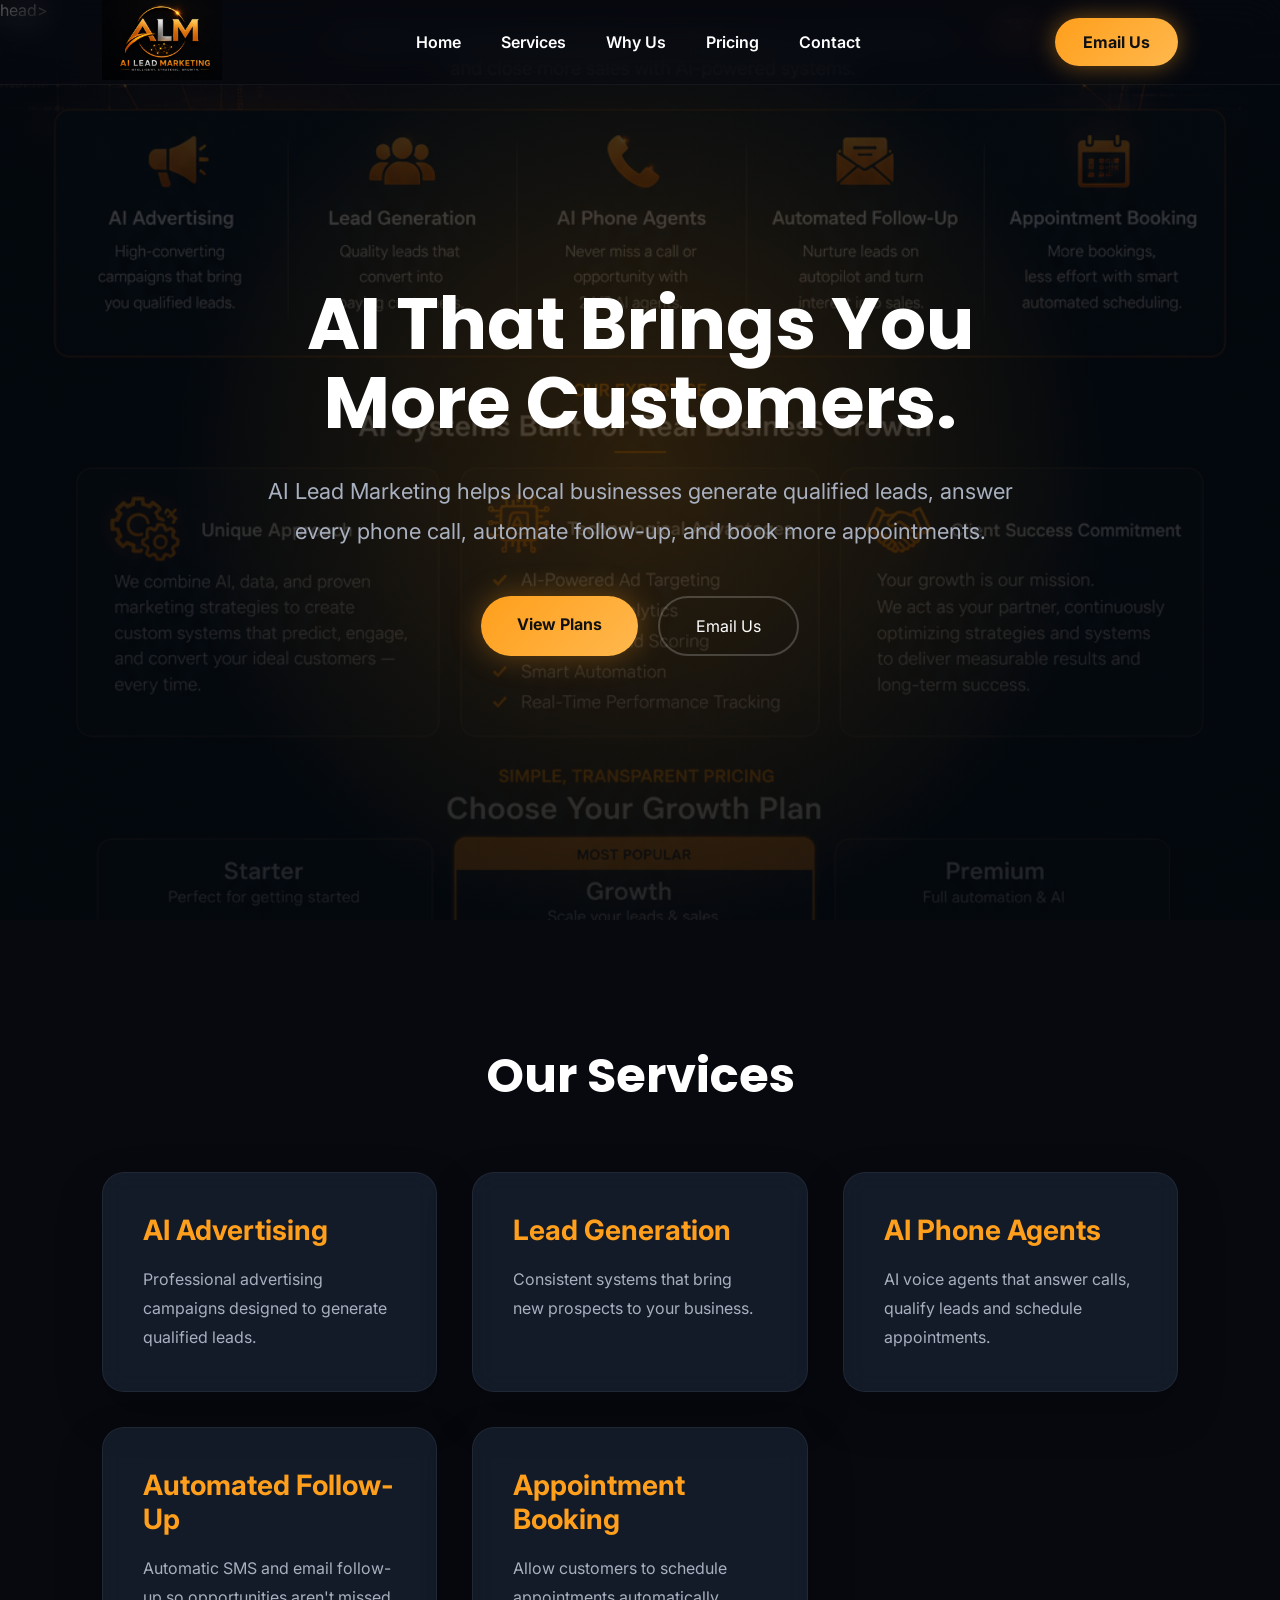
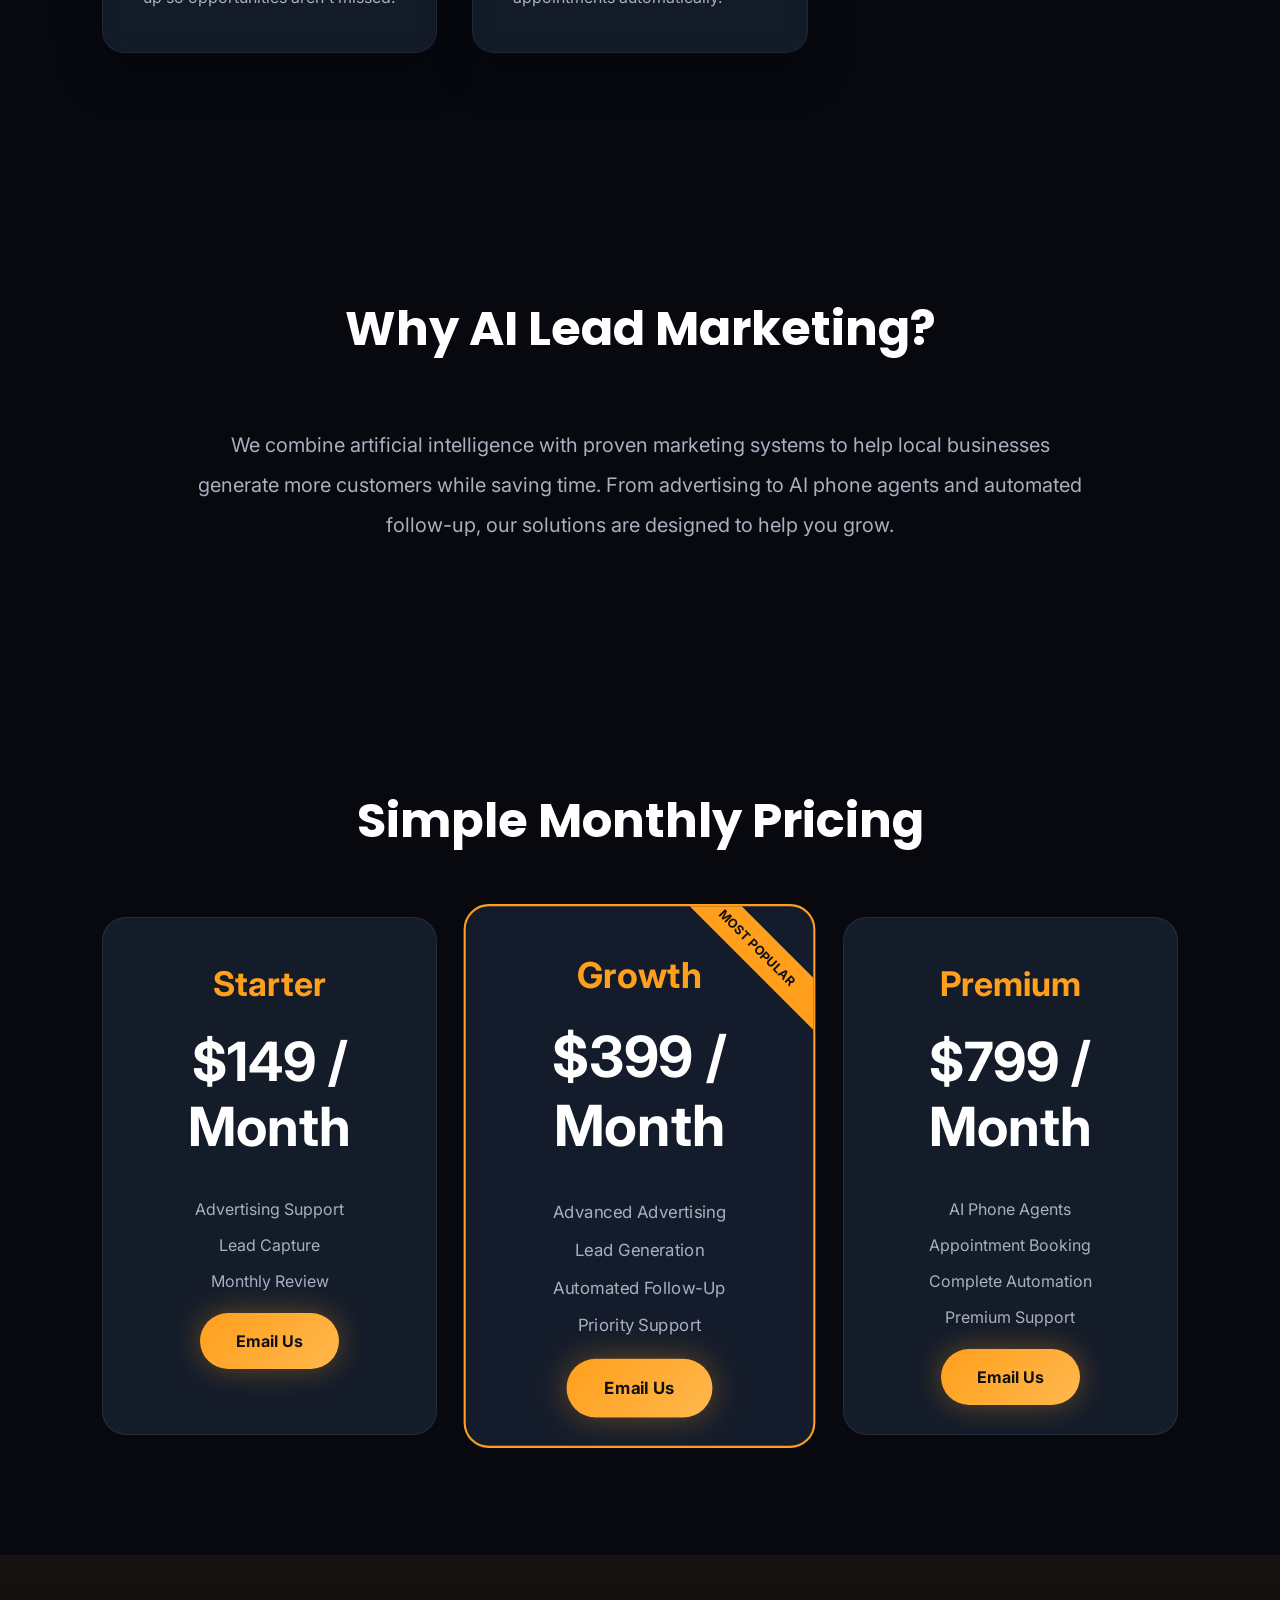
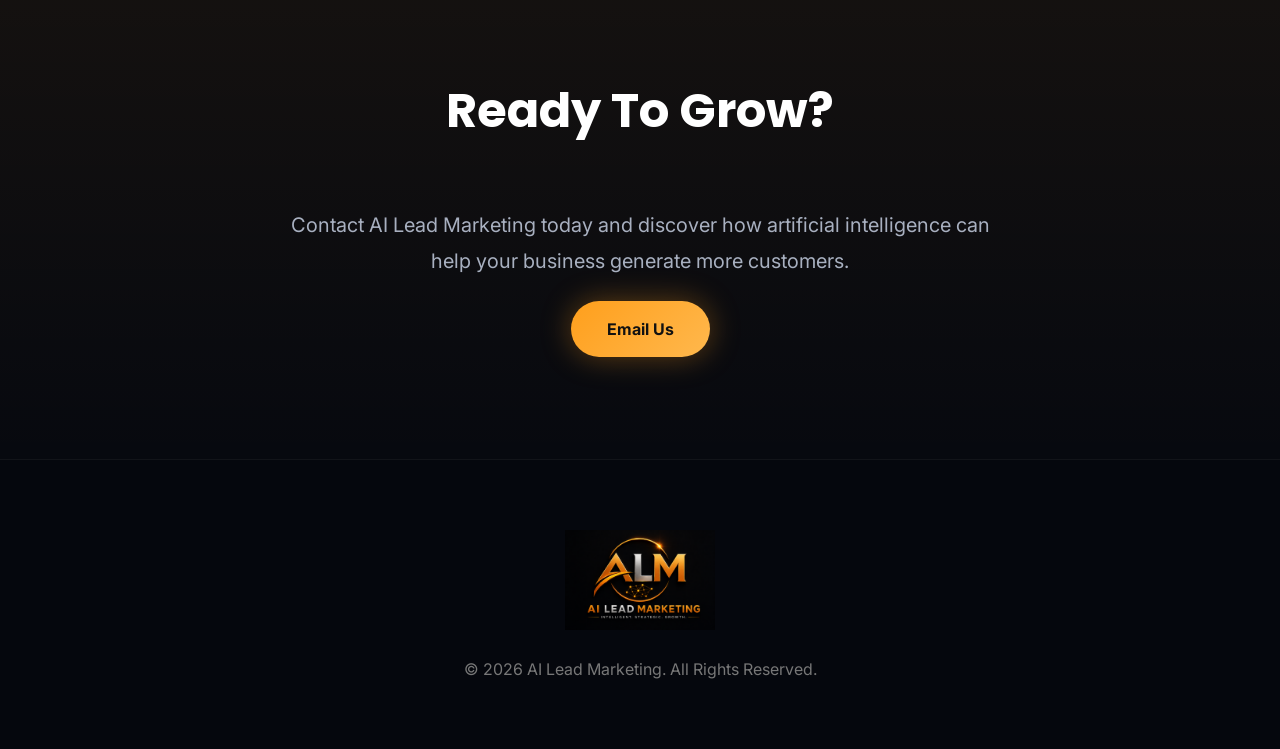
==== index.html @ a7b130bf "Update index.html" ====
<!DOCTYPE html>
<html lang="en">
head>
    <meta charset="UTF-8">
    <meta name="viewport" content="width=device-width, initial-scale=1.0">
    <title>AI Lead Marketing | AI Advertising & Lead Generation</title>

    <meta name="description" content="Helping local businesses generate more customers using AI Advertising, AI Phone Agents and Automated Follow-Up.">

    <link rel="stylesheet" href="style.css?v=3">
</head>

<body>

<nav class="navbar">

    <a href="#" class="logo">
        <img src="images/logo.png" alt="AI Lead Marketing">
    </a>

    <ul class="nav-links">

        <li><a href="#home">Home</a></li>

        <li><a href="#services">Services</a></li>

        <li><a href="#about">Why Us</a></li>

        <li><a href="#pricing">Pricing</a></li>

        <li><a href="#contact">Contact</a></li>

    </ul>

    <a href="mailto:hello@aileadmarketing.com" class="email-btn">
        Email Us
    </a>

</nav>

<header id="home">

    <div class="hero-background"></div>

    <div class="hero-content">

        <h1>
            AI That Brings You More Customers.
        </h1>

        <p>

            AI Lead Marketing helps local businesses generate qualified leads,
            answer every phone call, automate follow-up,
            and book more appointments.

        </p>

        <div class="hero-buttons">

            <a href="#pricing" class="primary-btn">
                View Plans
            </a>

            <a href="mailto:hello@aileadmarketing.com" class="secondary-btn">
                Email Us
            </a>

        </div>

    </div>

</header>

<section id="services">

    <h2>Our Services</h2>

    <div class="services-grid">

        <div class="service-card">
            <h3>AI Advertising</h3>
            <p>Professional advertising campaigns designed to generate qualified leads.</p>
        </div>

        <div class="service-card">
            <h3>Lead Generation</h3>
            <p>Consistent systems that bring new prospects to your business.</p>
        </div>

        <div class="service-card">
            <h3>AI Phone Agents</h3>
            <p>AI voice agents that answer calls, qualify leads and schedule appointments.</p>
        </div>

        <div class="service-card">
            <h3>Automated Follow-Up</h3>
            <p>Automatic SMS and email follow-up so opportunities aren't missed.</p>
        </div>

        <div class="service-card">
            <h3>Appointment Booking</h3>
            <p>Allow customers to schedule appointments automatically.</p>
        </div>

    </div>

</section>

<section id="about">

    <h2>Why AI Lead Marketing?</h2>

    <p>

        We combine artificial intelligence with proven marketing systems to help local businesses generate more customers while saving time. From advertising to AI phone agents and automated follow-up, our solutions are designed to help you grow.

    </p>

</section>

<section id="pricing">

    <h2>Simple Monthly Pricing</h2>

    <div class="pricing-grid">

        <div class="pricing-card">

            <h3>Starter</h3>

            <h4>$149 / Month</h4>

            <ul>

                <li>Advertising Support</li>

                <li>Lead Capture</li>

                <li>Monthly Review</li>

            </ul>

            <a href="mailto:hello@aileadmarketing.com?subject=Starter Plan" class="primary-btn">
                Email Us
            </a>

        </div>

        <div class="pricing-card featured">

            <h3>Growth</h3>

            <h4>$399 / Month</h4>

            <ul>

                <li>Advanced Advertising</li>

                <li>Lead Generation</li>

                <li>Automated Follow-Up</li>

                <li>Priority Support</li>

            </ul>

            <a href="mailto:hello@aileadmarketing.com?subject=Growth Plan" class="primary-btn">
                Email Us
            </a>

        </div>

        <div class="pricing-card">

            <h3>Premium</h3>

            <h4>$799 / Month</h4>

            <ul>

                <li>AI Phone Agents</li>

                <li>Appointment Booking</li>

                <li>Complete Automation</li>

                <li>Premium Support</li>

            </ul>

            <a href="mailto:hello@aileadmarketing.com?subject=Premium Plan" class="primary-btn">
                Email Us
            </a>

        </div>

    </div>

</section>

<section id="contact">

    <h2>Ready To Grow?</h2>

    <p>

        Contact AI Lead Marketing today and discover how artificial intelligence can help your business generate more customers.

    </p>

    <a href="mailto:hello@aileadmarketing.com" class="primary-btn">
        Email Us
    </a>

</section>

<footer>

    <img src="images/logo.png" alt="AI Lead Marketing Logo">

    <p>

        © 2026 AI Lead Marketing. All Rights Reserved.

    </p>

</footer>

<script src="script.js"></script>

</body>
</html>
---- style.css ----
/* =========================================
   AI LEAD MARKETING
   STYLE.CSS
   PART 1
=========================================*/

@import url('https://fonts.googleapis.com/css2?family=Inter:wght@300;400;500;600;700;800&family=Poppins:wght@600;700;800&display=swap');

:root{

    --bg:#07090F;
    --bg2:#111827;

    --card:#161E2D;

    --gold:#FF9F1C;
    --gold2:#FFB84D;

    --text:#FFFFFF;
    --gray:#A8B0C0;

    --shadow:0 15px 50px rgba(0,0,0,.35);

}

*{
    margin:0;
    padding:0;
    box-sizing:border-box;
}

html{

    scroll-behavior:smooth;

}

body{

    background:var(--bg);

    color:var(--text);

    font-family:Inter,sans-serif;

    overflow-x:hidden;

}

/*==========================
NAVBAR
==========================*/

.navbar{

    position:fixed;

    top:0;

    width:100%;

    height:85px;

    display:flex;

    justify-content:space-between;

    align-items:center;

    padding:0 8%;

    backdrop-filter:blur(18px);

    background:rgba(8,10,15,.55);

    border-bottom:1px solid rgba(255,255,255,.05);

    z-index:999;

    transition:.35s;

}

.logo img{
    width:120px;
    transition:.35s;
}

.logo img:hover{

    transform:scale(1.05);

}

.nav-links{

    display:flex;

    list-style:none;

    gap:40px;

}

.nav-links a{

    text-decoration:none;

    color:white;

    font-weight:600;

    transition:.3s;

    position:relative;

}

.nav-links a:hover{

    color:var(--gold);

}

.nav-links a::after{

    content:"";

    position:absolute;

    left:0;

    bottom:-6px;

    width:0%;

    height:2px;

    background:var(--gold);

    transition:.3s;

}

.nav-links a:hover::after{

    width:100%;

}

.email-btn{

    padding:14px 28px;

    border-radius:50px;

    text-decoration:none;

    color:#111;

    background:linear-gradient(135deg,var(--gold),var(--gold2));

    font-weight:700;

    transition:.35s;

    box-shadow:

    0 0 25px rgba(255,159,28,.45);

}

.email-btn:hover{

    transform:translateY(-3px);

    box-shadow:

    0 0 40px rgba(255,159,28,.8);

}

/*==========================
HERO
==========================*/

header{

    position:relative;

    min-height:100vh;

    display:flex;

    align-items:center;

    justify-content:center;

    overflow:hidden;

}

/* HERO IMAGE */

.hero-background{

    position:absolute;

    top:0;

    left:0;

    width:100%;

    height:100%;

    background:
        linear-gradient(
            rgba(5,8,12,.75),
            rgba(5,8,12,.82)
        ),
        url("images/hero.png");

    background-size:cover;

    background-position:center;

    background-repeat:no-repeat;

    filter:saturate(120%);

    z-index:1;

}

/* GLOW */

.hero-background{

    position:absolute;

    inset:0;

    background:
        linear-gradient(
            rgba(5,8,12,.78),
            rgba(5,8,12,.88)
        ),
        url("images/hero.png");

    background-size:cover;

    background-position:center;

    background-repeat:no-repeat;

    z-index:1;

}

.hero-background::after{

    content:"";

    position:absolute;

    inset:0;

    background:

    radial-gradient(circle at center,

    rgba(255,159,28,.15),

    transparent 60%);

}

/* CONTENT */

.hero-content{

    position:relative;

    z-index:5;

    max-width:850px;

    text-align:center;

    padding:0 25px;

}

.hero-content h1{

    font-family:Poppins,sans-serif;

    font-size:72px;

    line-height:1.1;

    margin-bottom:30px;

}

.hero-content p{

    font-size:22px;

    color:var(--gray);

    line-height:1.8;

    margin-bottom:45px;

}

/*==========================
BUTTONS
==========================*/

.hero-buttons{

    display:flex;

    justify-content:center;

    gap:20px;

    flex-wrap:wrap;

}

.primary-btn{

    text-decoration:none;

    color:#111;

    background:

    linear-gradient(

    135deg,

    var(--gold),

    var(--gold2)

    );

    padding:18px 36px;

    border-radius:50px;

    font-weight:700;

    transition:.35s;

    box-shadow:

    0 0 30px rgba(255,159,28,.35);

}

.primary-btn:hover{

    transform:translateY(-4px);

    box-shadow:

    0 0 50px rgba(255,159,28,.75);

}

.secondary-btn{

    text-decoration:none;

    color:white;

    border:2px solid rgba(255,255,255,.2);

    padding:18px 36px;

    border-radius:50px;

    transition:.35s;

}

.secondary-btn:hover{

    background:white;

    color:#111;

}

/*==========================
SECTION DEFAULTS
==========================*/

section{

    padding:120px 8%;

}

section h2{

    font-family:Poppins,sans-serif;

    font-size:48px;

    text-align:center;

    margin-bottom:60px;

}

/*==========================
CUSTOM SCROLLBAR
==========================*/

::-webkit-scrollbar{

    width:12px;

}

::-webkit-scrollbar-track{

    background:#090B12;

}

::-webkit-scrollbar-thumb{

    background:linear-gradient(

    var(--gold),

    var(--gold2)

    );

    border-radius:50px;

}
/* =========================================
   PART 2
   SERVICES • ABOUT • PRICING • CONTACT
=========================================*/

/***************
SERVICES
****************/

.services-grid{

    display:grid;

    grid-template-columns:repeat(auto-fit,minmax(300px,1fr));

    gap:35px;

}

.service-card{

    background:rgba(22,30,45,.85);

    border:1px solid rgba(255,255,255,.06);

    border-radius:22px;

    padding:40px;

    transition:.35s;

    box-shadow:0 20px 45px rgba(0,0,0,.25);

    backdrop-filter:blur(12px);

}

.service-card:hover{

    transform:translateY(-12px);

    border-color:var(--gold);

    box-shadow:
    0 25px 60px rgba(255,159,28,.25);

}

.service-card h3{

    font-size:28px;

    color:var(--gold);

    margin-bottom:18px;

}

.service-card p{

    color:var(--gray);

    line-height:1.8;

}


/***************
ABOUT
****************/

#about{

    text-align:center;

}

#about p{

    max-width:900px;

    margin:auto;

    font-size:20px;

    line-height:2;

    color:var(--gray);

}


/***************
PRICING
****************/

.pricing-grid{

    display:grid;

    grid-template-columns:repeat(auto-fit,minmax(320px,1fr));

    gap:35px;

}

.pricing-card{

    background:rgba(22,30,45,.95);

    border-radius:24px;

    padding:45px;

    border:1px solid rgba(255,255,255,.08);

    transition:.35s;

    text-align:center;

    position:relative;

    overflow:hidden;

}

.pricing-card:hover{

    transform:translateY(-10px);

    box-shadow:

    0 30px 70px rgba(255,159,28,.18);

}

.pricing-card h3{

    font-size:34px;

    color:var(--gold);

}

.pricing-card h4{

    font-size:54px;

    margin:25px 0;

    color:white;

}

.pricing-card ul{

    list-style:none;

    margin:40px 0;

}

.pricing-card li{

    margin:16px 0;

    color:var(--gray);

}

.featured{

    border:2px solid var(--gold);

    transform:scale(1.05);

}

.featured::before{

    content:"MOST POPULAR";

    position:absolute;

    top:22px;

    right:-45px;

    background:var(--gold);

    color:#111;

    font-weight:bold;

    padding:10px 50px;

    transform:rotate(45deg);

    font-size:12px;

}


/***************
CONTACT
****************/

#contact{

    text-align:center;

    background:linear-gradient(

    180deg,

    rgba(255,159,28,.06),

    transparent

    );

}

#contact p{

    max-width:700px;

    margin:0 auto 40px;

    color:var(--gray);

    line-height:1.8;

    font-size:20px;

}


/***************
FOOTER
****************/

footer{

    background:#05070d;

    border-top:1px solid rgba(255,255,255,.05);

    padding:70px 8%;

    text-align:center;

}

footer img{

    width:150px;

    margin-bottom:25px;

}

footer p{

    color:#777;

}


/***************
RESPONSIVE
****************/

@media(max-width:1100px){

.hero-content h1{

font-size:58px;

}

section h2{

font-size:42px;

}

}

@media(max-width:900px){

.nav-links{

display:none;

}

.hero-content h1{

font-size:48px;

}

.hero-content p{

font-size:18px;

}

section{

padding:90px 6%;

}

.pricing-grid{

grid-template-columns:1fr;

}

.services-grid{

grid-template-columns:1fr;

}

.featured{

transform:none;

}

}

@media(max-width:600px){

.hero-content h1{

font-size:38px;

}

.hero-buttons{

flex-direction:column;

}

.primary-btn,
.secondary-btn,
.email-btn{

width:100%;

text-align:center;

}

section h2{

font-size:34px;

}

.pricing-card h4{

font-size:42px;

}

}
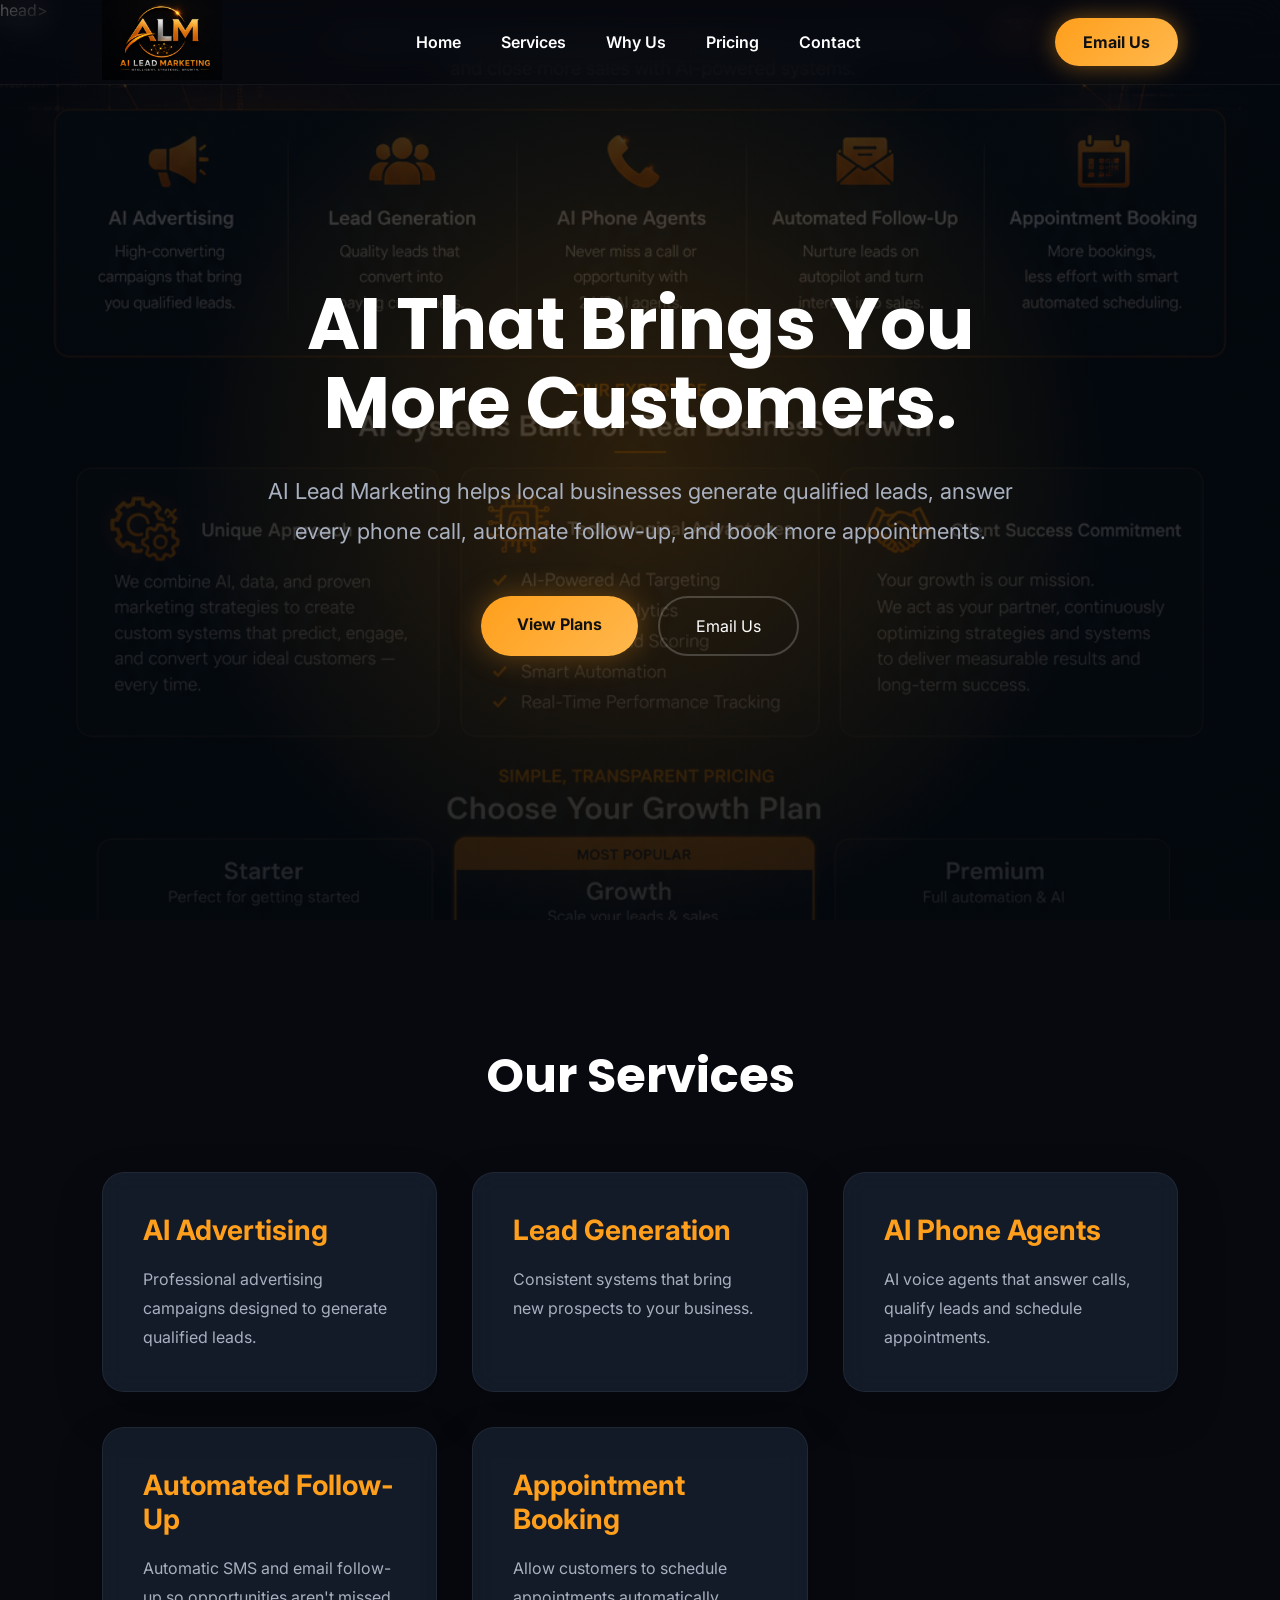
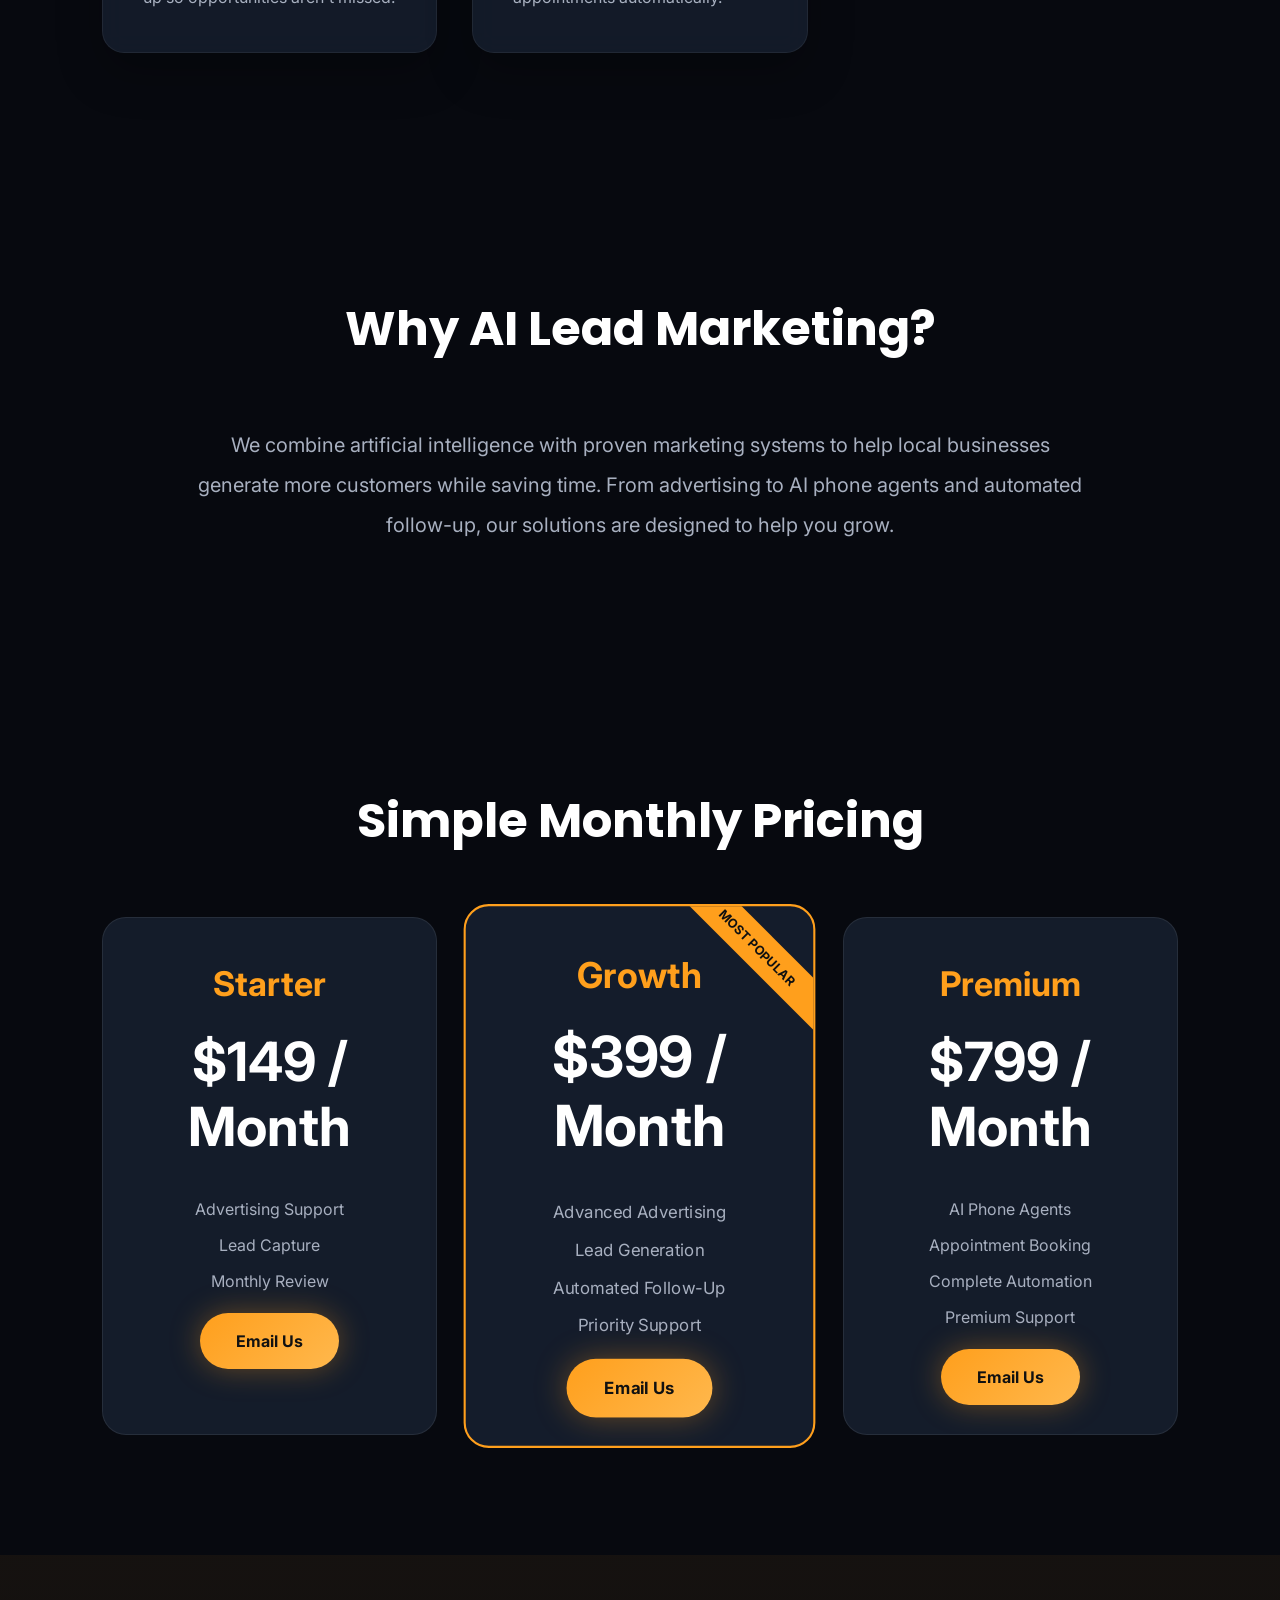
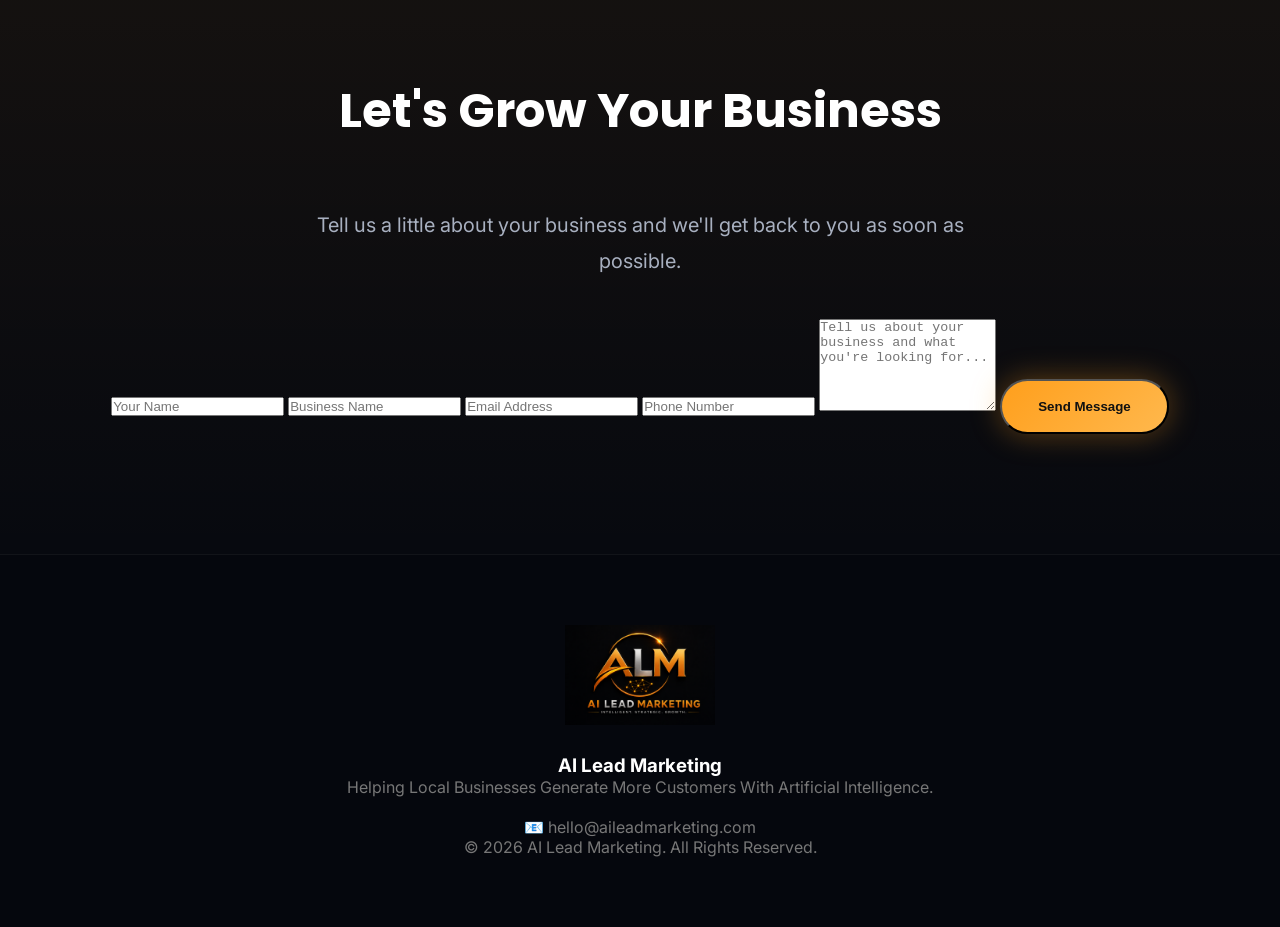
==== commit b1a3a228: "Update index.html" ====
--- a/index.html
+++ b/index.html
@@ -201,17 +201,60 @@
 
 <section id="contact">
 
-    <h2>Ready To Grow?</h2>
-
-    <p>
-
-        Contact AI Lead Marketing today and discover how artificial intelligence can help your business generate more customers.
-
-    </p>
-
-    <a href="mailto:hello@aileadmarketing.com" class="primary-btn">
-        Email Us
-    </a>
+    <h2>Let's Grow Your Business</h2>
+
+    <p>
+        Tell us a little about your business and we'll get back to you as soon as possible.
+    </p>
+
+    <form
+        id="contactForm"
+        action="https://formspree.io/f/xxxxxxxx"
+        method="POST"
+    >
+
+        <input
+            type="text"
+            name="Name"
+            placeholder="Your Name"
+            required
+        >
+
+        <input
+            type="text"
+            name="Business"
+            placeholder="Business Name"
+            required
+        >
+
+        <input
+            type="email"
+            name="Email"
+            placeholder="Email Address"
+            required
+        >
+
+        <input
+            type="tel"
+            name="Phone"
+            placeholder="Phone Number"
+        >
+
+        <textarea
+            name="Message"
+            placeholder="Tell us about your business and what you're looking for..."
+            rows="6"
+            required
+        ></textarea>
+
+        <button
+            type="submit"
+            class="primary-btn"
+        >
+            Send Message
+        </button>
+
+    </form>
 
 </section>
 
@@ -219,10 +262,20 @@
 
     <img src="images/logo.png" alt="AI Lead Marketing Logo">
 
-    <p>
-
+    <h3>AI Lead Marketing</h3>
+
+    <p>
+        Helping Local Businesses Generate More Customers With Artificial Intelligence.
+    </p>
+
+    <br>
+
+    <p>
+        📧 hello@aileadmarketing.com
+    </p>
+
+    <p>
         © 2026 AI Lead Marketing. All Rights Reserved.
-
     </p>
 
 </footer>
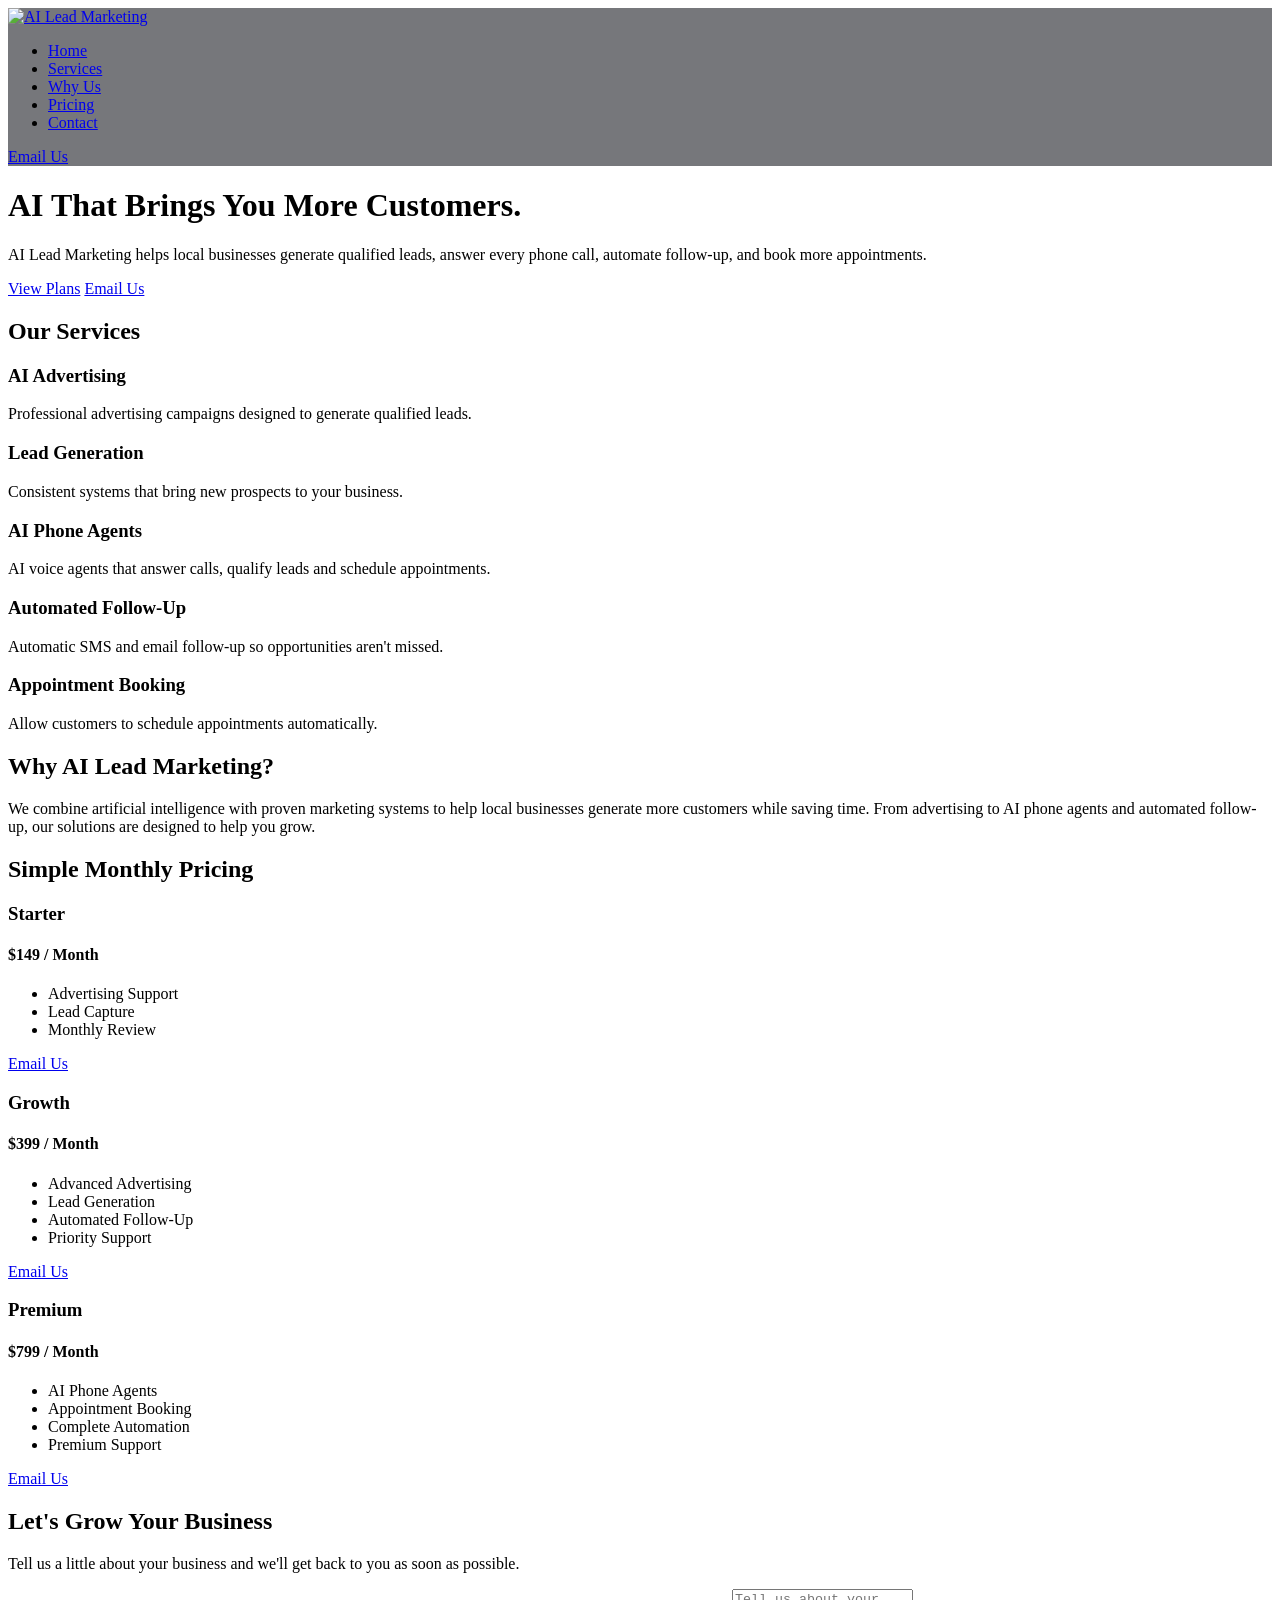
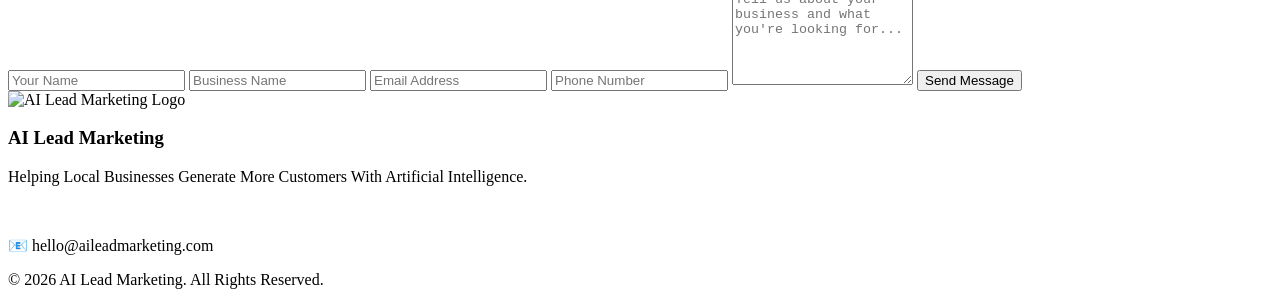
==== commit 210fc19f: "Add files via upload" ====
--- a/index.html
+++ b/index.html
@@ -1,286 +1,138 @@
-<!DOCTYPE html>
-<html lang="en">
-head>
-    <meta charset="UTF-8">
-    <meta name="viewport" content="width=device-width, initial-scale=1.0">
-    <title>AI Lead Marketing | AI Advertising & Lead Generation</title>
-
-    <meta name="description" content="Helping local businesses generate more customers using AI Advertising, AI Phone Agents and Automated Follow-Up.">
-
-    <link rel="stylesheet" href="style.css?v=3">
-</head>
-
-<body>
-
-<nav class="navbar">
-
-    <a href="#" class="logo">
-        <img src="images/logo.png" alt="AI Lead Marketing">
-    </a>
-
-    <ul class="nav-links">
-
-        <li><a href="#home">Home</a></li>
-
-        <li><a href="#services">Services</a></li>
-
-        <li><a href="#about">Why Us</a></li>
-
-        <li><a href="#pricing">Pricing</a></li>
-
-        <li><a href="#contact">Contact</a></li>
-
-    </ul>
-
-    <a href="mailto:hello@aileadmarketing.com" class="email-btn">
-        Email Us
-    </a>
-
-</nav>
-
-<header id="home">
-
-    <div class="hero-background"></div>
-
-    <div class="hero-content">
-
-        <h1>
-            AI That Brings You More Customers.
-        </h1>
-
-        <p>
-
-            AI Lead Marketing helps local businesses generate qualified leads,
-            answer every phone call, automate follow-up,
-            and book more appointments.
-
-        </p>
-
-        <div class="hero-buttons">
-
-            <a href="#pricing" class="primary-btn">
-                View Plans
-            </a>
-
-            <a href="mailto:hello@aileadmarketing.com" class="secondary-btn">
-                Email Us
-            </a>
-
-        </div>
-
-    </div>
-
-</header>
-
-<section id="services">
-
-    <h2>Our Services</h2>
-
-    <div class="services-grid">
-
-        <div class="service-card">
-            <h3>AI Advertising</h3>
-            <p>Professional advertising campaigns designed to generate qualified leads.</p>
-        </div>
-
-        <div class="service-card">
-            <h3>Lead Generation</h3>
-            <p>Consistent systems that bring new prospects to your business.</p>
-        </div>
-
-        <div class="service-card">
-            <h3>AI Phone Agents</h3>
-            <p>AI voice agents that answer calls, qualify leads and schedule appointments.</p>
-        </div>
-
-        <div class="service-card">
-            <h3>Automated Follow-Up</h3>
-            <p>Automatic SMS and email follow-up so opportunities aren't missed.</p>
-        </div>
-
-        <div class="service-card">
-            <h3>Appointment Booking</h3>
-            <p>Allow customers to schedule appointments automatically.</p>
-        </div>
-
-    </div>
-
-</section>
-
-<section id="about">
-
-    <h2>Why AI Lead Marketing?</h2>
-
-    <p>
-
-        We combine artificial intelligence with proven marketing systems to help local businesses generate more customers while saving time. From advertising to AI phone agents and automated follow-up, our solutions are designed to help you grow.
-
-    </p>
-
-</section>
-
-<section id="pricing">
-
-    <h2>Simple Monthly Pricing</h2>
-
-    <div class="pricing-grid">
-
-        <div class="pricing-card">
-
-            <h3>Starter</h3>
-
-            <h4>$149 / Month</h4>
-
-            <ul>
-
-                <li>Advertising Support</li>
-
-                <li>Lead Capture</li>
-
-                <li>Monthly Review</li>
-
-            </ul>
-
-            <a href="mailto:hello@aileadmarketing.com?subject=Starter Plan" class="primary-btn">
-                Email Us
-            </a>
-
-        </div>
-
-        <div class="pricing-card featured">
-
-            <h3>Growth</h3>
-
-            <h4>$399 / Month</h4>
-
-            <ul>
-
-                <li>Advanced Advertising</li>
-
-                <li>Lead Generation</li>
-
-                <li>Automated Follow-Up</li>
-
-                <li>Priority Support</li>
-
-            </ul>
-
-            <a href="mailto:hello@aileadmarketing.com?subject=Growth Plan" class="primary-btn">
-                Email Us
-            </a>
-
-        </div>
-
-        <div class="pricing-card">
-
-            <h3>Premium</h3>
-
-            <h4>$799 / Month</h4>
-
-            <ul>
-
-                <li>AI Phone Agents</li>
-
-                <li>Appointment Booking</li>
-
-                <li>Complete Automation</li>
-
-                <li>Premium Support</li>
-
-            </ul>
-
-            <a href="mailto:hello@aileadmarketing.com?subject=Premium Plan" class="primary-btn">
-                Email Us
-            </a>
-
-        </div>
-
-    </div>
-
-</section>
-
-<section id="contact">
-
-    <h2>Let's Grow Your Business</h2>
-
-    <p>
-        Tell us a little about your business and we'll get back to you as soon as possible.
-    </p>
-
-    <form
-        id="contactForm"
-        action="https://formspree.io/f/xxxxxxxx"
-        method="POST"
-    >
-
-        <input
-            type="text"
-            name="Name"
-            placeholder="Your Name"
-            required
-        >
-
-        <input
-            type="text"
-            name="Business"
-            placeholder="Business Name"
-            required
-        >
-
-        <input
-            type="email"
-            name="Email"
-            placeholder="Email Address"
-            required
-        >
-
-        <input
-            type="tel"
-            name="Phone"
-            placeholder="Phone Number"
-        >
-
-        <textarea
-            name="Message"
-            placeholder="Tell us about your business and what you're looking for..."
-            rows="6"
-            required
-        ></textarea>
-
-        <button
-            type="submit"
-            class="primary-btn"
-        >
-            Send Message
-        </button>
-
-    </form>
-
-</section>
-
-<footer>
-
-    <img src="images/logo.png" alt="AI Lead Marketing Logo">
-
-    <h3>AI Lead Marketing</h3>
-
-    <p>
-        Helping Local Businesses Generate More Customers With Artificial Intelligence.
-    </p>
-
-    <br>
-
-    <p>
-        📧 hello@aileadmarketing.com
-    </p>
-
-    <p>
-        © 2026 AI Lead Marketing. All Rights Reserved.
-    </p>
-
-</footer>
-
-<script src="script.js"></script>
-
-</body>
-</html>
+<!DOCTYPE html>
+<html lang="en">
+<head>
+    <meta charset="UTF-8">
+    <meta name="viewport" content="width=device-width, initial-scale=1.0">
+    <title>AI Lead Marketing | AI Advertising & Lead Generation</title>
+    <meta name="description" content="Helping local businesses generate more customers using AI Advertising, AI Phone Agents and Automated Follow-Up.">
+    <link rel="stylesheet" href="style.css">
+</head>
+
+<body>
+
+<nav class="navbar">
+    <a href="#" class="logo">
+        <img src="images/logo.png" alt="AI Lead Marketing">
+    </a>
+    <ul class="nav-links">
+        <li><a href="#home">Home</a></li>
+        <li><a href="#services">Services</a></li>
+        <li><a href="#about">Why Us</a></li>
+        <li><a href="#pricing">Pricing</a></li>
+        <li><a href="#contact">Contact</a></li>
+    </ul>
+    <a href="mailto:hello@aileadmarketing.com" class="email-btn">Email Us</a>
+</nav>
+
+<header id="home">
+    <div class="hero-background"></div>
+    <div class="hero-content">
+        <h1>AI That Brings You More Customers.</h1>
+        <p>
+            AI Lead Marketing helps local businesses generate qualified leads,
+            answer every phone call, automate follow-up,
+            and book more appointments.
+        </p>
+        <div class="hero-buttons">
+            <a href="#pricing" class="primary-btn">View Plans</a>
+            <a href="mailto:hello@aileadmarketing.com" class="secondary-btn">Email Us</a>
+        </div>
+    </div>
+</header>
+
+<section id="services">
+    <h2>Our Services</h2>
+    <div class="services-grid">
+        <div class="service-card">
+            <h3>AI Advertising</h3>
+            <p>Professional advertising campaigns designed to generate qualified leads.</p>
+        </div>
+        <div class="service-card">
+            <h3>Lead Generation</h3>
+            <p>Consistent systems that bring new prospects to your business.</p>
+        </div>
+        <div class="service-card">
+            <h3>AI Phone Agents</h3>
+            <p>AI voice agents that answer calls, qualify leads and schedule appointments.</p>
+        </div>
+        <div class="service-card">
+            <h3>Automated Follow-Up</h3>
+            <p>Automatic SMS and email follow-up so opportunities aren't missed.</p>
+        </div>
+        <div class="service-card">
+            <h3>Appointment Booking</h3>
+            <p>Allow customers to schedule appointments automatically.</p>
+        </div>
+    </div>
+</section>
+
+<section id="about">
+    <h2>Why AI Lead Marketing?</h2>
+    <p>
+        We combine artificial intelligence with proven marketing systems to help local businesses generate more customers while saving time. From advertising to AI phone agents and automated follow-up, our solutions are designed to help you grow.
+    </p>
+</section>
+
+<section id="pricing">
+    <h2>Simple Monthly Pricing</h2>
+    <div class="pricing-grid">
+        <div class="pricing-card">
+            <h3>Starter</h3>
+            <h4>$149 / Month</h4>
+            <ul>
+                <li>Advertising Support</li>
+                <li>Lead Capture</li>
+                <li>Monthly Review</li>
+            </ul>
+            <a href="mailto:hello@aileadmarketing.com?subject=Starter Plan" class="primary-btn">Email Us</a>
+        </div>
+        <div class="pricing-card featured">
+            <h3>Growth</h3>
+            <h4>$399 / Month</h4>
+            <ul>
+                <li>Advanced Advertising</li>
+                <li>Lead Generation</li>
+                <li>Automated Follow-Up</li>
+                <li>Priority Support</li>
+            </ul>
+            <a href="mailto:hello@aileadmarketing.com?subject=Growth Plan" class="primary-btn">Email Us</a>
+        </div>
+        <div class="pricing-card">
+            <h3>Premium</h3>
+            <h4>$799 / Month</h4>
+            <ul>
+                <li>AI Phone Agents</li>
+                <li>Appointment Booking</li>
+                <li>Complete Automation</li>
+                <li>Premium Support</li>
+            </ul>
+            <a href="mailto:hello@aileadmarketing.com?subject=Premium Plan" class="primary-btn">Email Us</a>
+        </div>
+    </div>
+</section>
+
+<section id="contact">
+    <h2>Let's Grow Your Business</h2>
+    <p>Tell us a little about your business and we'll get back to you as soon as possible.</p>
+    <form id="contactForm" action="https://formspree.io/f/mwvdlglo" method="POST">
+        <input type="text" name="Name" placeholder="Your Name" required>
+        <input type="text" name="Business" placeholder="Business Name" required>
+        <input type="email" name="Email" placeholder="Email Address" required>
+        <input type="tel" name="Phone" placeholder="Phone Number">
+        <textarea name="Message" placeholder="Tell us about your business and what you're looking for..." rows="6" required></textarea>
+        <button type="submit" class="primary-btn">Send Message</button>
+    </form>
+</section>
+
+<footer>
+    <img src="images/logo.png" alt="AI Lead Marketing Logo">
+    <h3>AI Lead Marketing</h3>
+    <p>Helping Local Businesses Generate More Customers With Artificial Intelligence.</p>
+    <br>
+    <p>📧 hello@aileadmarketing.com</p>
+    <p>© 2026 AI Lead Marketing. All Rights Reserved.</p>
+</footer>
+
+<script src="script.js"></script>
+</body>
+</html>
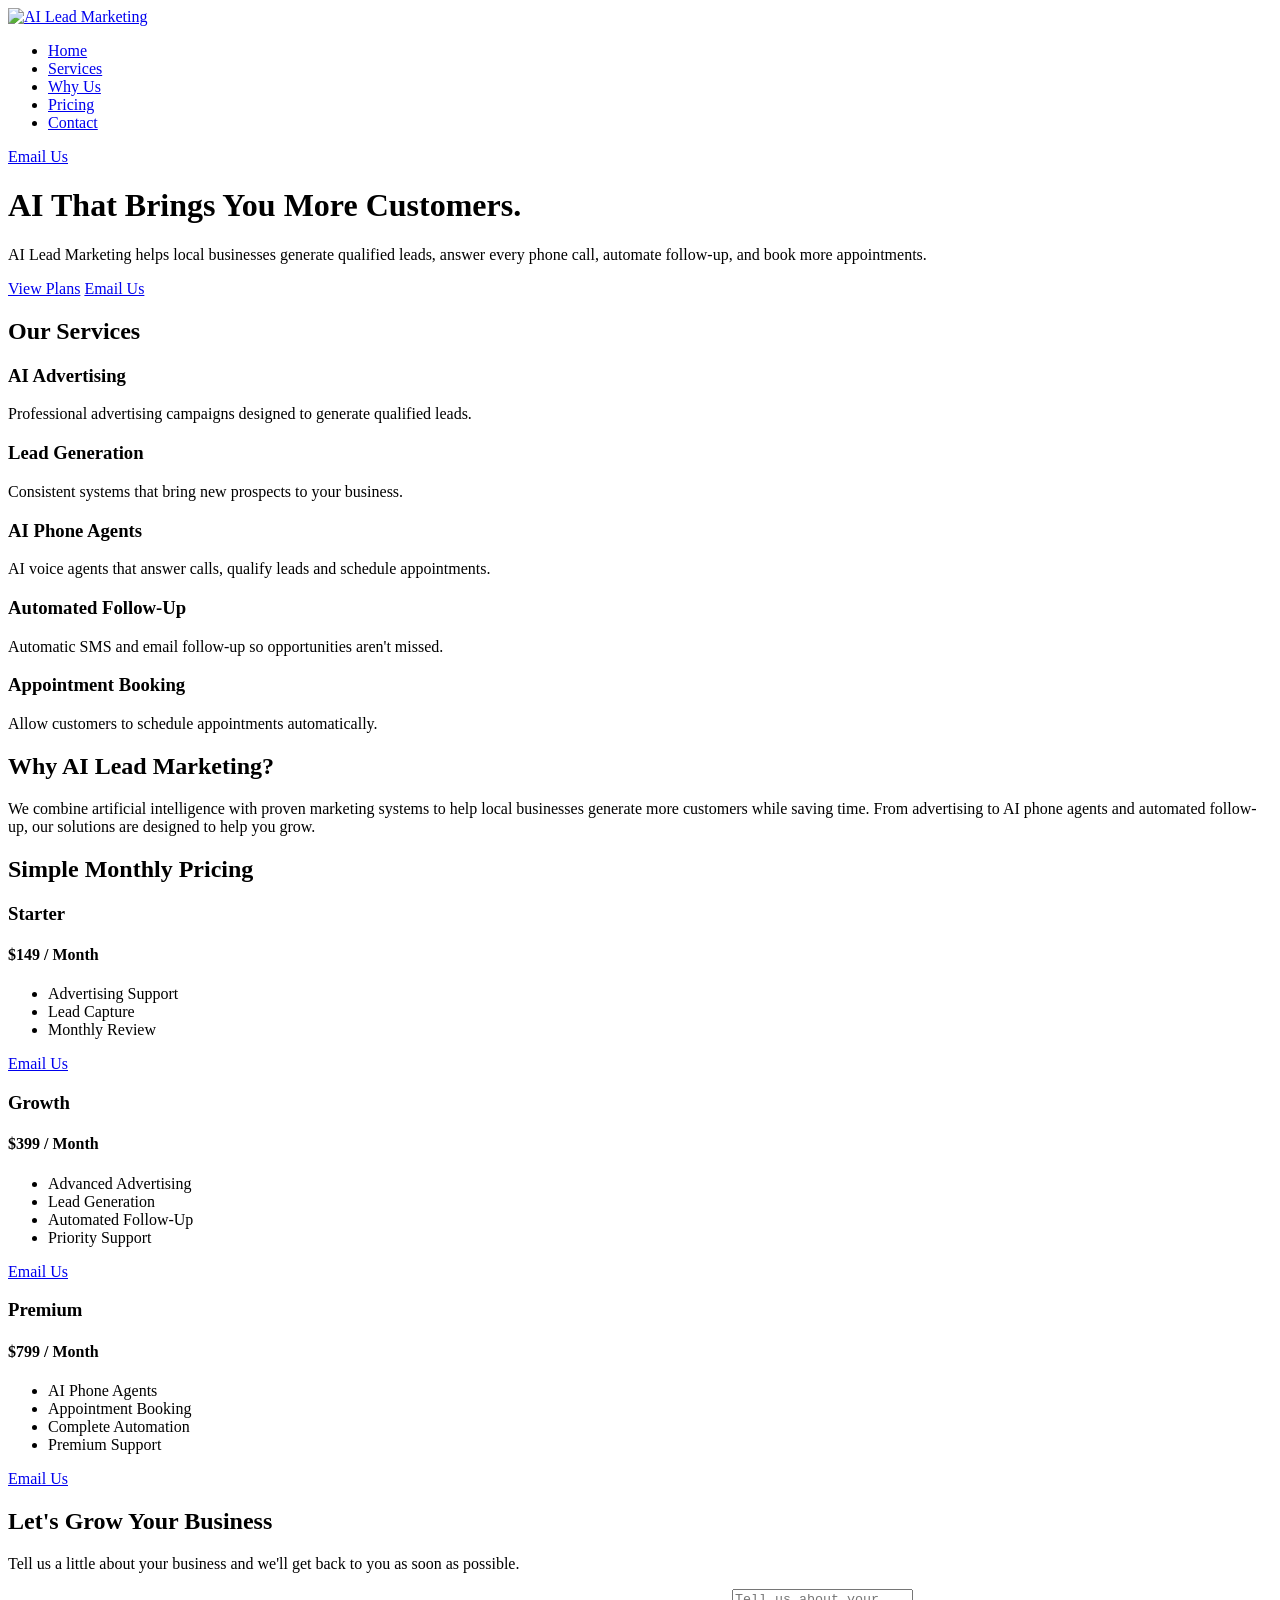
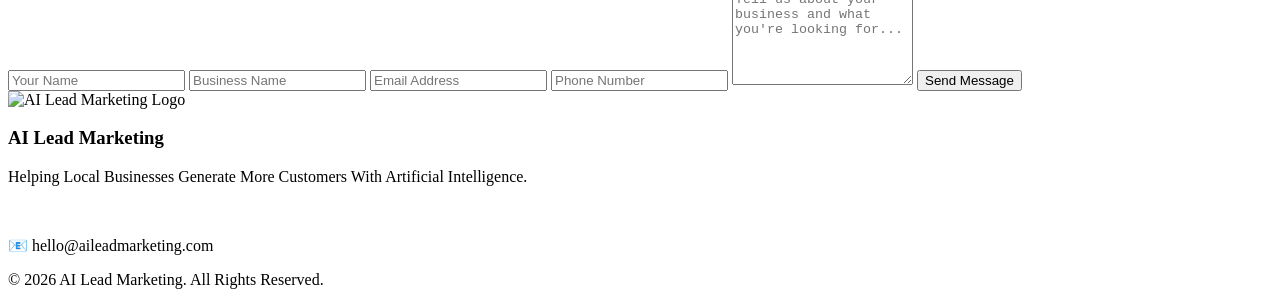
==== commit d7c45305: "Rename AI Lead Marketing _ AI Advertising & Lead Generation.htm to index.html" ====
--- a/index.html
+++ b/index.html
@@ -1,138 +1,142 @@
-<!DOCTYPE html>
-<html lang="en">
-<head>
-    <meta charset="UTF-8">
-    <meta name="viewport" content="width=device-width, initial-scale=1.0">
-    <title>AI Lead Marketing | AI Advertising & Lead Generation</title>
-    <meta name="description" content="Helping local businesses generate more customers using AI Advertising, AI Phone Agents and Automated Follow-Up.">
-    <link rel="stylesheet" href="style.css">
-</head>
-
-<body>
-
-<nav class="navbar">
-    <a href="#" class="logo">
-        <img src="images/logo.png" alt="AI Lead Marketing">
-    </a>
-    <ul class="nav-links">
-        <li><a href="#home">Home</a></li>
-        <li><a href="#services">Services</a></li>
-        <li><a href="#about">Why Us</a></li>
-        <li><a href="#pricing">Pricing</a></li>
-        <li><a href="#contact">Contact</a></li>
-    </ul>
-    <a href="mailto:hello@aileadmarketing.com" class="email-btn">Email Us</a>
-</nav>
-
-<header id="home">
-    <div class="hero-background"></div>
-    <div class="hero-content">
-        <h1>AI That Brings You More Customers.</h1>
-        <p>
-            AI Lead Marketing helps local businesses generate qualified leads,
-            answer every phone call, automate follow-up,
-            and book more appointments.
-        </p>
-        <div class="hero-buttons">
-            <a href="#pricing" class="primary-btn">View Plans</a>
-            <a href="mailto:hello@aileadmarketing.com" class="secondary-btn">Email Us</a>
-        </div>
-    </div>
-</header>
-
-<section id="services">
-    <h2>Our Services</h2>
-    <div class="services-grid">
-        <div class="service-card">
-            <h3>AI Advertising</h3>
-            <p>Professional advertising campaigns designed to generate qualified leads.</p>
-        </div>
-        <div class="service-card">
-            <h3>Lead Generation</h3>
-            <p>Consistent systems that bring new prospects to your business.</p>
-        </div>
-        <div class="service-card">
-            <h3>AI Phone Agents</h3>
-            <p>AI voice agents that answer calls, qualify leads and schedule appointments.</p>
-        </div>
-        <div class="service-card">
-            <h3>Automated Follow-Up</h3>
-            <p>Automatic SMS and email follow-up so opportunities aren't missed.</p>
-        </div>
-        <div class="service-card">
-            <h3>Appointment Booking</h3>
-            <p>Allow customers to schedule appointments automatically.</p>
-        </div>
-    </div>
-</section>
-
-<section id="about">
-    <h2>Why AI Lead Marketing?</h2>
-    <p>
-        We combine artificial intelligence with proven marketing systems to help local businesses generate more customers while saving time. From advertising to AI phone agents and automated follow-up, our solutions are designed to help you grow.
-    </p>
-</section>
-
-<section id="pricing">
-    <h2>Simple Monthly Pricing</h2>
-    <div class="pricing-grid">
-        <div class="pricing-card">
-            <h3>Starter</h3>
-            <h4>$149 / Month</h4>
-            <ul>
-                <li>Advertising Support</li>
-                <li>Lead Capture</li>
-                <li>Monthly Review</li>
-            </ul>
-            <a href="mailto:hello@aileadmarketing.com?subject=Starter Plan" class="primary-btn">Email Us</a>
-        </div>
-        <div class="pricing-card featured">
-            <h3>Growth</h3>
-            <h4>$399 / Month</h4>
-            <ul>
-                <li>Advanced Advertising</li>
-                <li>Lead Generation</li>
-                <li>Automated Follow-Up</li>
-                <li>Priority Support</li>
-            </ul>
-            <a href="mailto:hello@aileadmarketing.com?subject=Growth Plan" class="primary-btn">Email Us</a>
-        </div>
-        <div class="pricing-card">
-            <h3>Premium</h3>
-            <h4>$799 / Month</h4>
-            <ul>
-                <li>AI Phone Agents</li>
-                <li>Appointment Booking</li>
-                <li>Complete Automation</li>
-                <li>Premium Support</li>
-            </ul>
-            <a href="mailto:hello@aileadmarketing.com?subject=Premium Plan" class="primary-btn">Email Us</a>
-        </div>
-    </div>
-</section>
-
-<section id="contact">
-    <h2>Let's Grow Your Business</h2>
-    <p>Tell us a little about your business and we'll get back to you as soon as possible.</p>
-    <form id="contactForm" action="https://formspree.io/f/mwvdlglo" method="POST">
-        <input type="text" name="Name" placeholder="Your Name" required>
-        <input type="text" name="Business" placeholder="Business Name" required>
-        <input type="email" name="Email" placeholder="Email Address" required>
-        <input type="tel" name="Phone" placeholder="Phone Number">
-        <textarea name="Message" placeholder="Tell us about your business and what you're looking for..." rows="6" required></textarea>
-        <button type="submit" class="primary-btn">Send Message</button>
-    </form>
-</section>
-
-<footer>
-    <img src="images/logo.png" alt="AI Lead Marketing Logo">
-    <h3>AI Lead Marketing</h3>
-    <p>Helping Local Businesses Generate More Customers With Artificial Intelligence.</p>
-    <br>
-    <p>📧 hello@aileadmarketing.com</p>
-    <p>© 2026 AI Lead Marketing. All Rights Reserved.</p>
-</footer>
-
-<script src="script.js"></script>
-</body>
-</html>
+<!DOCTYPE html>
+<html lang="en"><head>
+<meta http-equiv="content-type" content="text/html; charset=UTF-8">
+    <meta charset="UTF-8">
+    <meta name="viewport" content="width=device-width, initial-scale=1.0">
+    <title>AI Lead Marketing | AI Advertising &amp; Lead Generation</title>
+    <meta name="description" content="Helping local businesses generate more customers using AI Advertising, AI Phone Agents and Automated Follow-Up.">
+    <link rel="stylesheet" href="AI%20Lead%20Marketing%20_%20AI%20Advertising%20&amp;%20Lead%20Generation_files/style_chTT.css">
+</head>
+
+<body>
+
+<nav class="navbar">
+    <a href="#" class="logo">
+        <img src="AI%20Lead%20Marketing%20_%20AI%20Advertising%20&amp;%20Lead%20Generation_files/logo_chTT.png" alt="AI Lead Marketing">
+    </a>
+    <ul class="nav-links">
+        <li><a href="#home">Home</a></li>
+        <li><a href="#services">Services</a></li>
+        <li><a href="#about">Why Us</a></li>
+        <li><a href="#pricing">Pricing</a></li>
+        <li><a href="#contact">Contact</a></li>
+    </ul>
+    <a href="mailto:hello@aileadmarketing.com" class="email-btn">Email Us</a>
+</nav>
+
+<header id="home">
+    <div class="hero-background"></div>
+    <div class="hero-content">
+        <h1>AI That Brings You More Customers.</h1>
+        <p>
+            AI Lead Marketing helps local businesses generate qualified leads,
+            answer every phone call, automate follow-up,
+            and book more appointments.
+        </p>
+        <div class="hero-buttons">
+            <a href="#pricing" class="primary-btn">View Plans</a>
+            <a href="mailto:hello@aileadmarketing.com" class="secondary-btn">Email Us</a>
+        </div>
+    </div>
+</header>
+
+<section id="services">
+    <h2>Our Services</h2>
+    <div class="services-grid">
+        <div class="service-card">
+            <h3>AI Advertising</h3>
+            <p>Professional advertising campaigns designed to generate qualified leads.</p>
+        </div>
+        <div class="service-card">
+            <h3>Lead Generation</h3>
+            <p>Consistent systems that bring new prospects to your business.</p>
+        </div>
+        <div class="service-card">
+            <h3>AI Phone Agents</h3>
+            <p>AI voice agents that answer calls, qualify leads and schedule appointments.</p>
+        </div>
+        <div class="service-card">
+            <h3>Automated Follow-Up</h3>
+            <p>Automatic SMS and email follow-up so opportunities aren't missed.</p>
+        </div>
+        <div class="service-card">
+            <h3>Appointment Booking</h3>
+            <p>Allow customers to schedule appointments automatically.</p>
+        </div>
+    </div>
+</section>
+
+<section id="about">
+    <h2>Why AI Lead Marketing?</h2>
+    <p>
+        We combine artificial intelligence with proven marketing systems
+ to help local businesses generate more customers while saving time. 
+From advertising to AI phone agents and automated follow-up, our 
+solutions are designed to help you grow.
+    </p>
+</section>
+
+<section id="pricing">
+    <h2>Simple Monthly Pricing</h2>
+    <div class="pricing-grid">
+        <div class="pricing-card">
+            <h3>Starter</h3>
+            <h4>$149 / Month</h4>
+            <ul>
+                <li>Advertising Support</li>
+                <li>Lead Capture</li>
+                <li>Monthly Review</li>
+            </ul>
+            <a href="mailto:hello@aileadmarketing.com?subject=Starter%20Plan" class="primary-btn">Email Us</a>
+        </div>
+        <div class="pricing-card featured">
+            <h3>Growth</h3>
+            <h4>$399 / Month</h4>
+            <ul>
+                <li>Advanced Advertising</li>
+                <li>Lead Generation</li>
+                <li>Automated Follow-Up</li>
+                <li>Priority Support</li>
+            </ul>
+            <a href="mailto:hello@aileadmarketing.com?subject=Growth%20Plan" class="primary-btn">Email Us</a>
+        </div>
+        <div class="pricing-card">
+            <h3>Premium</h3>
+            <h4>$799 / Month</h4>
+            <ul>
+                <li>AI Phone Agents</li>
+                <li>Appointment Booking</li>
+                <li>Complete Automation</li>
+                <li>Premium Support</li>
+            </ul>
+            <a href="mailto:hello@aileadmarketing.com?subject=Premium%20Plan" class="primary-btn">Email Us</a>
+        </div>
+    </div>
+</section>
+
+<section id="contact">
+    <h2>Let's Grow Your Business</h2>
+    <p>Tell us a little about your business and we'll get back to you as soon as possible.</p>
+    <form id="contactForm" action="https://formspree.io/f/mwvdlglo" method="POST">
+        <input type="text" name="Name" placeholder="Your Name" required="">
+        <input type="text" name="Business" placeholder="Business Name" required="">
+        <input type="email" name="Email" placeholder="Email Address" required="">
+        <input type="tel" name="Phone" placeholder="Phone Number">
+        <textarea name="Message" placeholder="Tell us about your business and what you're looking for..." rows="6" required=""></textarea>
+        <button type="submit" class="primary-btn">Send Message</button>
+    </form>
+</section>
+
+<footer>
+    <img src="AI%20Lead%20Marketing%20_%20AI%20Advertising%20&amp;%20Lead%20Generation_files/logo_chTT.png" alt="AI Lead Marketing Logo">
+    <h3>AI Lead Marketing</h3>
+    <p>Helping Local Businesses Generate More Customers With Artificial Intelligence.</p>
+    <br>
+    <p>📧 hello@aileadmarketing.com</p>
+    <p>© 2026 AI Lead Marketing. All Rights Reserved.</p>
+</footer>
+
+<script src="AI%20Lead%20Marketing%20_%20AI%20Advertising%20&amp;%20Lead%20Generation_files/script_chTT.js"></script>
+
+
+</body></html>
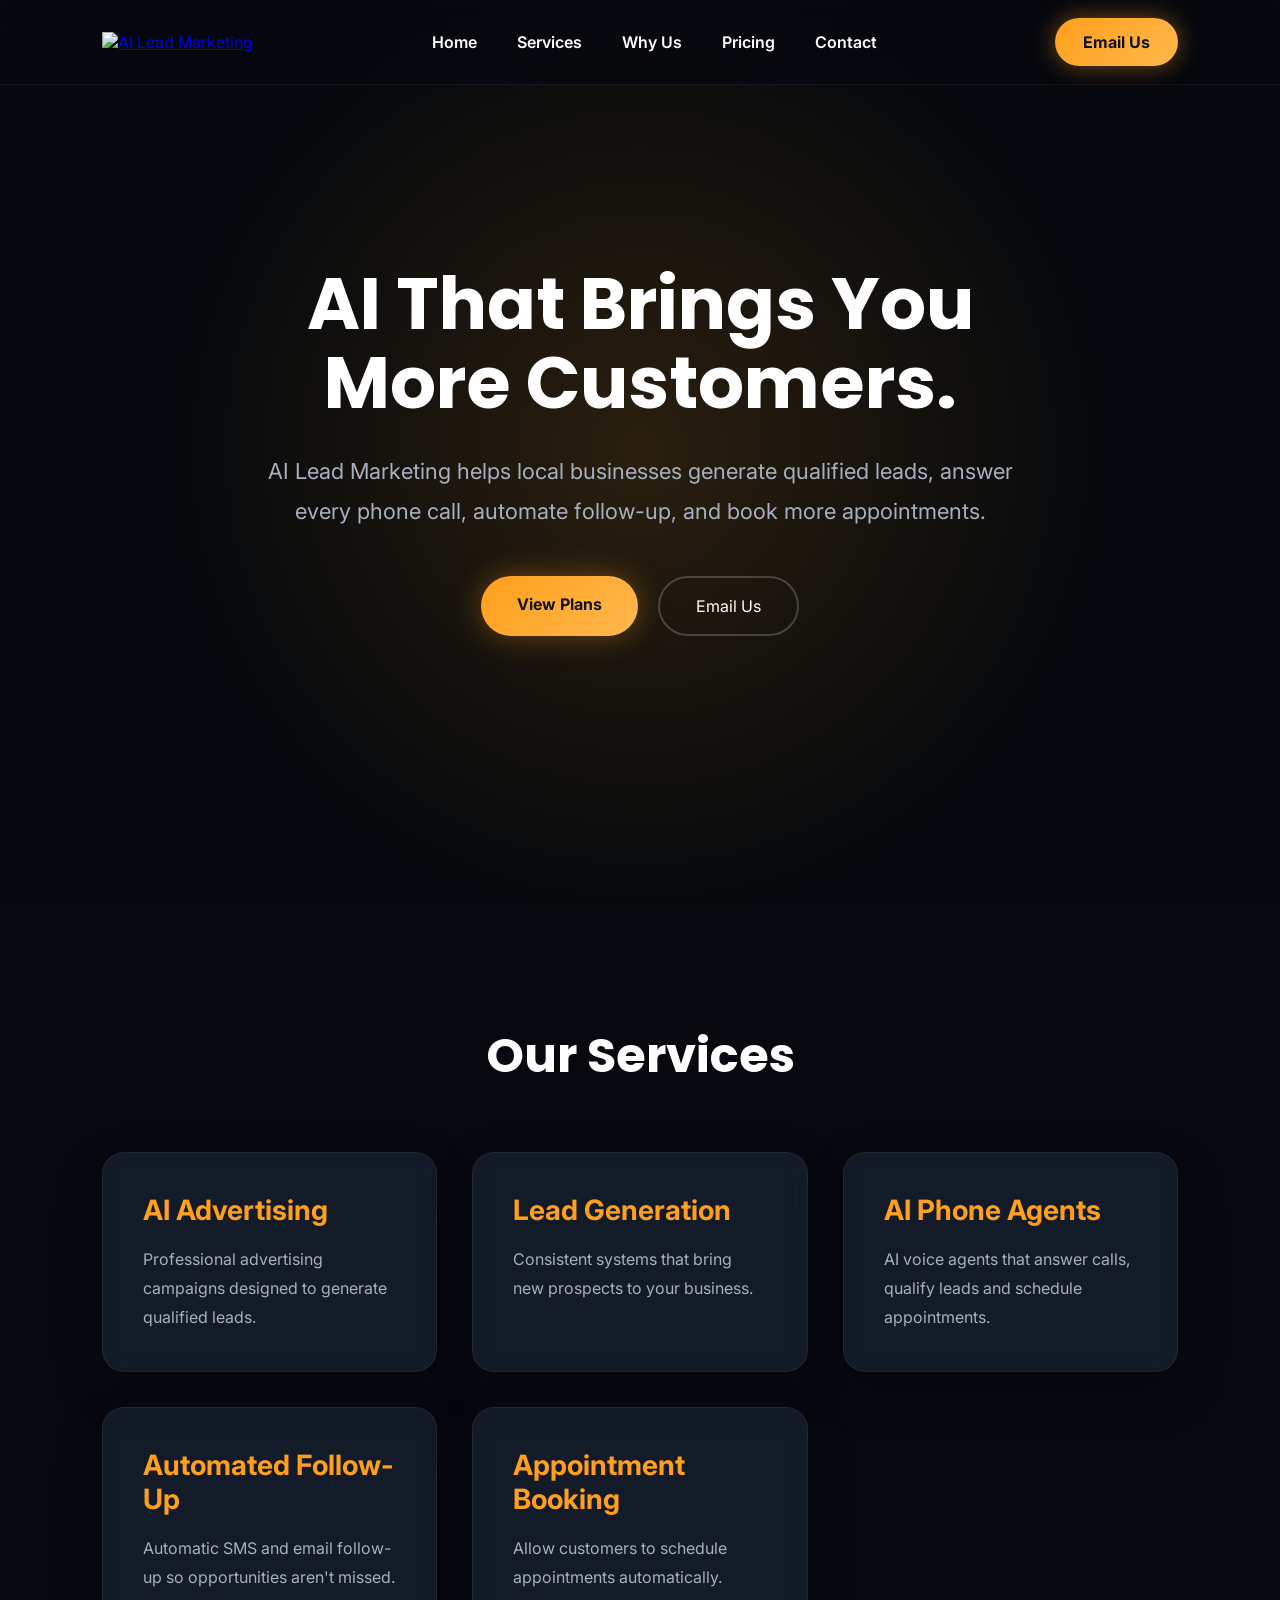
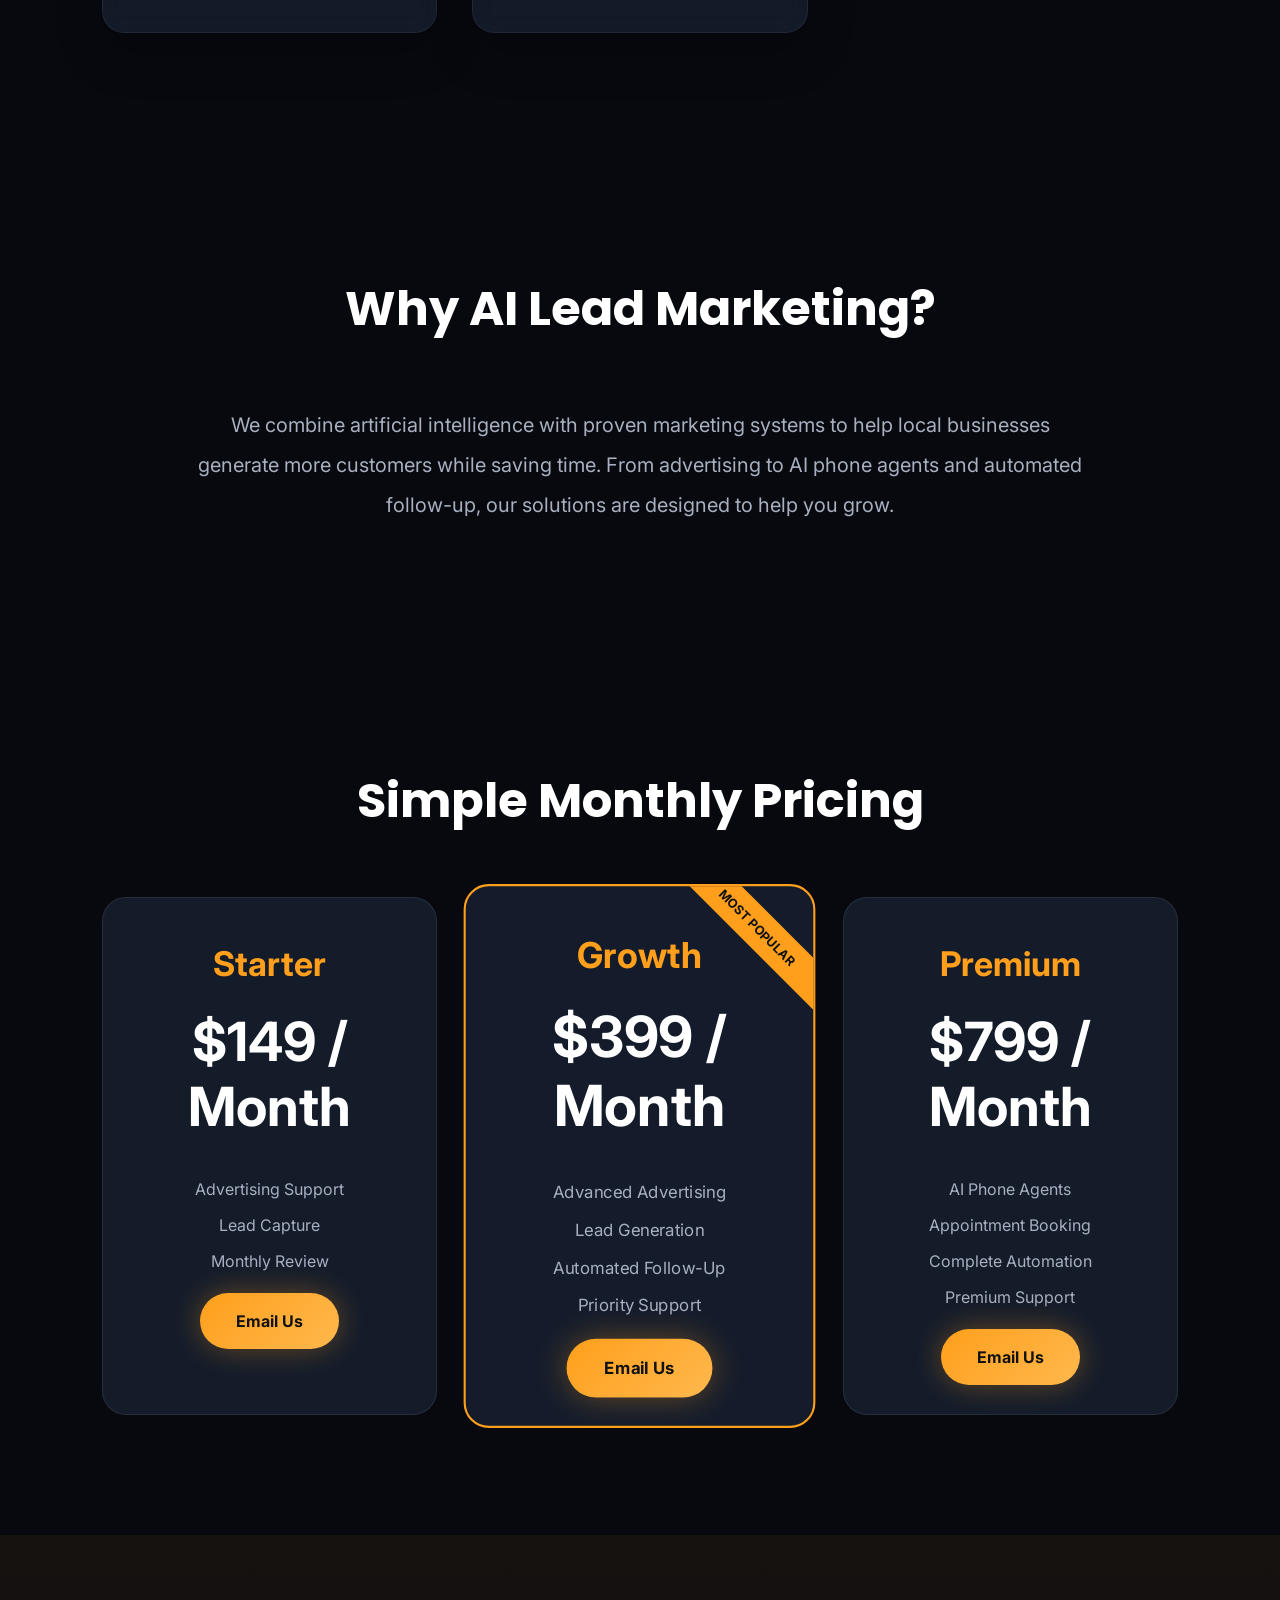
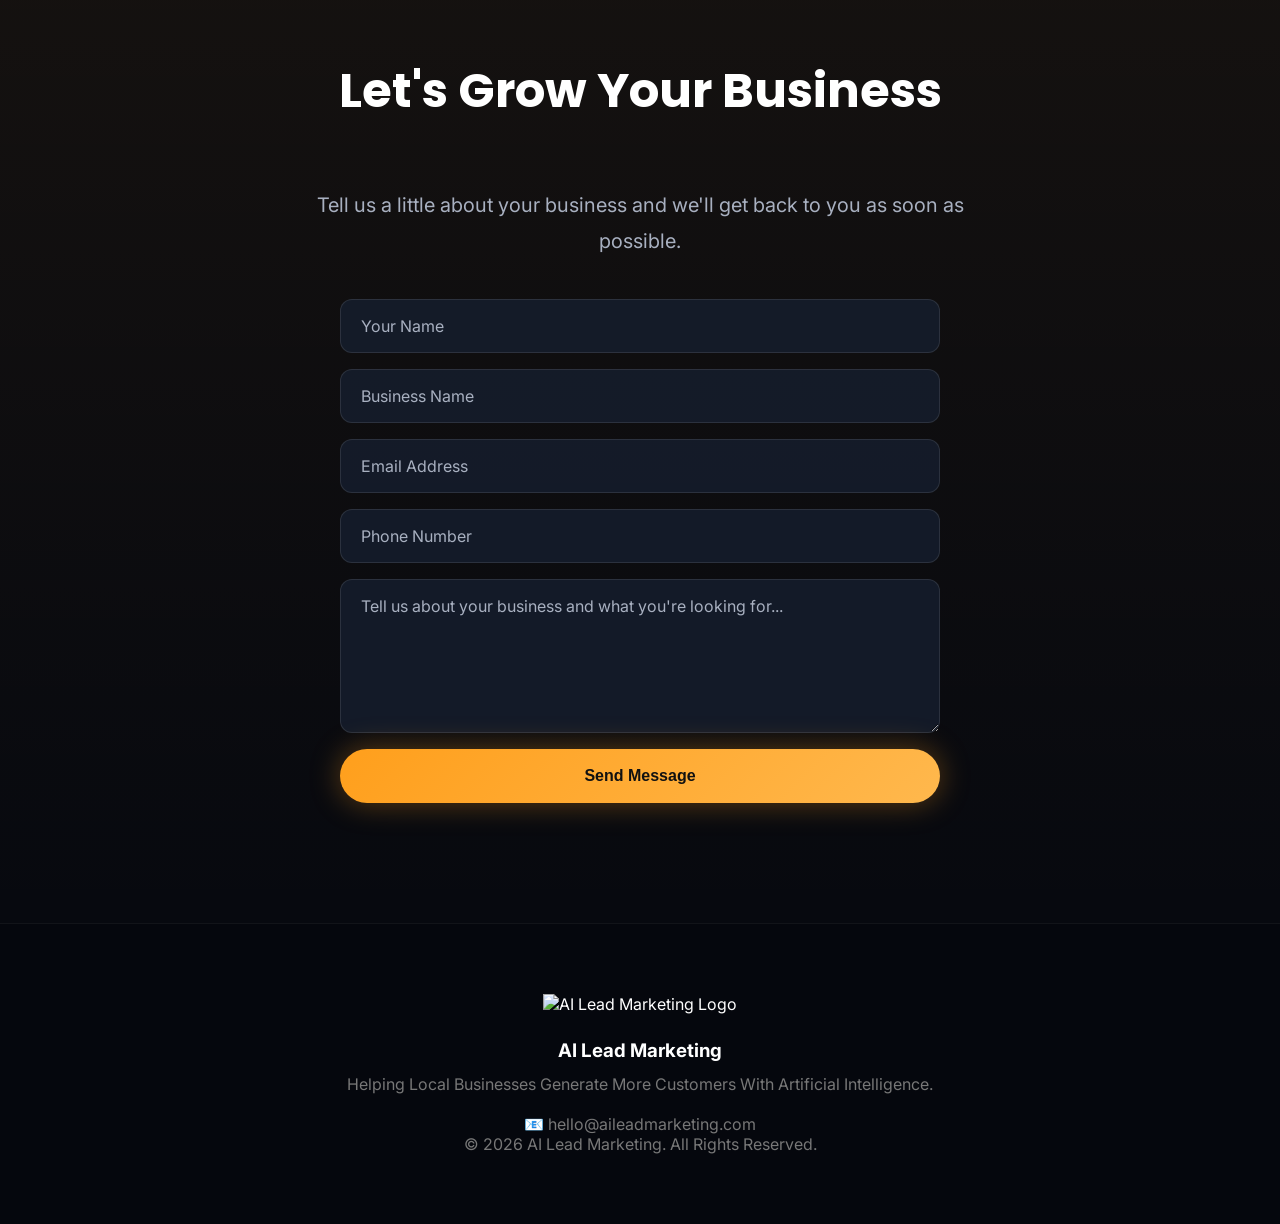
==== commit 5fdf4dc4: "Add files via upload" ====
--- a/index.html
+++ b/index.html
@@ -1,142 +1,138 @@
-<!DOCTYPE html>
-<html lang="en"><head>
-<meta http-equiv="content-type" content="text/html; charset=UTF-8">
-    <meta charset="UTF-8">
-    <meta name="viewport" content="width=device-width, initial-scale=1.0">
-    <title>AI Lead Marketing | AI Advertising &amp; Lead Generation</title>
-    <meta name="description" content="Helping local businesses generate more customers using AI Advertising, AI Phone Agents and Automated Follow-Up.">
-    <link rel="stylesheet" href="AI%20Lead%20Marketing%20_%20AI%20Advertising%20&amp;%20Lead%20Generation_files/style_chTT.css">
-</head>
-
-<body>
-
-<nav class="navbar">
-    <a href="#" class="logo">
-        <img src="AI%20Lead%20Marketing%20_%20AI%20Advertising%20&amp;%20Lead%20Generation_files/logo_chTT.png" alt="AI Lead Marketing">
-    </a>
-    <ul class="nav-links">
-        <li><a href="#home">Home</a></li>
-        <li><a href="#services">Services</a></li>
-        <li><a href="#about">Why Us</a></li>
-        <li><a href="#pricing">Pricing</a></li>
-        <li><a href="#contact">Contact</a></li>
-    </ul>
-    <a href="mailto:hello@aileadmarketing.com" class="email-btn">Email Us</a>
-</nav>
-
-<header id="home">
-    <div class="hero-background"></div>
-    <div class="hero-content">
-        <h1>AI That Brings You More Customers.</h1>
-        <p>
-            AI Lead Marketing helps local businesses generate qualified leads,
-            answer every phone call, automate follow-up,
-            and book more appointments.
-        </p>
-        <div class="hero-buttons">
-            <a href="#pricing" class="primary-btn">View Plans</a>
-            <a href="mailto:hello@aileadmarketing.com" class="secondary-btn">Email Us</a>
-        </div>
-    </div>
-</header>
-
-<section id="services">
-    <h2>Our Services</h2>
-    <div class="services-grid">
-        <div class="service-card">
-            <h3>AI Advertising</h3>
-            <p>Professional advertising campaigns designed to generate qualified leads.</p>
-        </div>
-        <div class="service-card">
-            <h3>Lead Generation</h3>
-            <p>Consistent systems that bring new prospects to your business.</p>
-        </div>
-        <div class="service-card">
-            <h3>AI Phone Agents</h3>
-            <p>AI voice agents that answer calls, qualify leads and schedule appointments.</p>
-        </div>
-        <div class="service-card">
-            <h3>Automated Follow-Up</h3>
-            <p>Automatic SMS and email follow-up so opportunities aren't missed.</p>
-        </div>
-        <div class="service-card">
-            <h3>Appointment Booking</h3>
-            <p>Allow customers to schedule appointments automatically.</p>
-        </div>
-    </div>
-</section>
-
-<section id="about">
-    <h2>Why AI Lead Marketing?</h2>
-    <p>
-        We combine artificial intelligence with proven marketing systems
- to help local businesses generate more customers while saving time. 
-From advertising to AI phone agents and automated follow-up, our 
-solutions are designed to help you grow.
-    </p>
-</section>
-
-<section id="pricing">
-    <h2>Simple Monthly Pricing</h2>
-    <div class="pricing-grid">
-        <div class="pricing-card">
-            <h3>Starter</h3>
-            <h4>$149 / Month</h4>
-            <ul>
-                <li>Advertising Support</li>
-                <li>Lead Capture</li>
-                <li>Monthly Review</li>
-            </ul>
-            <a href="mailto:hello@aileadmarketing.com?subject=Starter%20Plan" class="primary-btn">Email Us</a>
-        </div>
-        <div class="pricing-card featured">
-            <h3>Growth</h3>
-            <h4>$399 / Month</h4>
-            <ul>
-                <li>Advanced Advertising</li>
-                <li>Lead Generation</li>
-                <li>Automated Follow-Up</li>
-                <li>Priority Support</li>
-            </ul>
-            <a href="mailto:hello@aileadmarketing.com?subject=Growth%20Plan" class="primary-btn">Email Us</a>
-        </div>
-        <div class="pricing-card">
-            <h3>Premium</h3>
-            <h4>$799 / Month</h4>
-            <ul>
-                <li>AI Phone Agents</li>
-                <li>Appointment Booking</li>
-                <li>Complete Automation</li>
-                <li>Premium Support</li>
-            </ul>
-            <a href="mailto:hello@aileadmarketing.com?subject=Premium%20Plan" class="primary-btn">Email Us</a>
-        </div>
-    </div>
-</section>
-
-<section id="contact">
-    <h2>Let's Grow Your Business</h2>
-    <p>Tell us a little about your business and we'll get back to you as soon as possible.</p>
-    <form id="contactForm" action="https://formspree.io/f/mwvdlglo" method="POST">
-        <input type="text" name="Name" placeholder="Your Name" required="">
-        <input type="text" name="Business" placeholder="Business Name" required="">
-        <input type="email" name="Email" placeholder="Email Address" required="">
-        <input type="tel" name="Phone" placeholder="Phone Number">
-        <textarea name="Message" placeholder="Tell us about your business and what you're looking for..." rows="6" required=""></textarea>
-        <button type="submit" class="primary-btn">Send Message</button>
-    </form>
-</section>
-
-<footer>
-    <img src="AI%20Lead%20Marketing%20_%20AI%20Advertising%20&amp;%20Lead%20Generation_files/logo_chTT.png" alt="AI Lead Marketing Logo">
-    <h3>AI Lead Marketing</h3>
-    <p>Helping Local Businesses Generate More Customers With Artificial Intelligence.</p>
-    <br>
-    <p>📧 hello@aileadmarketing.com</p>
-    <p>© 2026 AI Lead Marketing. All Rights Reserved.</p>
-</footer>
-
-<script src="AI%20Lead%20Marketing%20_%20AI%20Advertising%20&amp;%20Lead%20Generation_files/script_chTT.js"></script>
-
-
-</body></html>
+<!DOCTYPE html>
+<html lang="en">
+<head>
+    <meta charset="UTF-8">
+    <meta name="viewport" content="width=device-width, initial-scale=1.0">
+    <title>AI Lead Marketing | AI Advertising & Lead Generation</title>
+    <meta name="description" content="Helping local businesses generate more customers using AI Advertising, AI Phone Agents and Automated Follow-Up.">
+    <link rel="stylesheet" href="style.css">
+</head>
+
+<body>
+
+<nav class="navbar">
+    <a href="#" class="logo">
+        <img src="images/logo.png" alt="AI Lead Marketing">
+    </a>
+    <ul class="nav-links">
+        <li><a href="#home">Home</a></li>
+        <li><a href="#services">Services</a></li>
+        <li><a href="#about">Why Us</a></li>
+        <li><a href="#pricing">Pricing</a></li>
+        <li><a href="#contact">Contact</a></li>
+    </ul>
+    <a href="mailto:hello@aileadmarketing.com" class="email-btn">Email Us</a>
+</nav>
+
+<header id="home">
+    <div class="hero-background"></div>
+    <div class="hero-content">
+        <h1>AI That Brings You More Customers.</h1>
+        <p>
+            AI Lead Marketing helps local businesses generate qualified leads,
+            answer every phone call, automate follow-up,
+            and book more appointments.
+        </p>
+        <div class="hero-buttons">
+            <a href="#pricing" class="primary-btn">View Plans</a>
+            <a href="mailto:hello@aileadmarketing.com" class="secondary-btn">Email Us</a>
+        </div>
+    </div>
+</header>
+
+<section id="services">
+    <h2>Our Services</h2>
+    <div class="services-grid">
+        <div class="service-card">
+            <h3>AI Advertising</h3>
+            <p>Professional advertising campaigns designed to generate qualified leads.</p>
+        </div>
+        <div class="service-card">
+            <h3>Lead Generation</h3>
+            <p>Consistent systems that bring new prospects to your business.</p>
+        </div>
+        <div class="service-card">
+            <h3>AI Phone Agents</h3>
+            <p>AI voice agents that answer calls, qualify leads and schedule appointments.</p>
+        </div>
+        <div class="service-card">
+            <h3>Automated Follow-Up</h3>
+            <p>Automatic SMS and email follow-up so opportunities aren't missed.</p>
+        </div>
+        <div class="service-card">
+            <h3>Appointment Booking</h3>
+            <p>Allow customers to schedule appointments automatically.</p>
+        </div>
+    </div>
+</section>
+
+<section id="about">
+    <h2>Why AI Lead Marketing?</h2>
+    <p>
+        We combine artificial intelligence with proven marketing systems to help local businesses generate more customers while saving time. From advertising to AI phone agents and automated follow-up, our solutions are designed to help you grow.
+    </p>
+</section>
+
+<section id="pricing">
+    <h2>Simple Monthly Pricing</h2>
+    <div class="pricing-grid">
+        <div class="pricing-card">
+            <h3>Starter</h3>
+            <h4>$149 / Month</h4>
+            <ul>
+                <li>Advertising Support</li>
+                <li>Lead Capture</li>
+                <li>Monthly Review</li>
+            </ul>
+            <a href="mailto:hello@aileadmarketing.com?subject=Starter Plan" class="primary-btn">Email Us</a>
+        </div>
+        <div class="pricing-card featured">
+            <h3>Growth</h3>
+            <h4>$399 / Month</h4>
+            <ul>
+                <li>Advanced Advertising</li>
+                <li>Lead Generation</li>
+                <li>Automated Follow-Up</li>
+                <li>Priority Support</li>
+            </ul>
+            <a href="mailto:hello@aileadmarketing.com?subject=Growth Plan" class="primary-btn">Email Us</a>
+        </div>
+        <div class="pricing-card">
+            <h3>Premium</h3>
+            <h4>$799 / Month</h4>
+            <ul>
+                <li>AI Phone Agents</li>
+                <li>Appointment Booking</li>
+                <li>Complete Automation</li>
+                <li>Premium Support</li>
+            </ul>
+            <a href="mailto:hello@aileadmarketing.com?subject=Premium Plan" class="primary-btn">Email Us</a>
+        </div>
+    </div>
+</section>
+
+<section id="contact">
+    <h2>Let's Grow Your Business</h2>
+    <p>Tell us a little about your business and we'll get back to you as soon as possible.</p>
+    <form id="contactForm" action="https://formspree.io/f/mwvdlglo" method="POST">
+        <input type="text" name="Name" placeholder="Your Name" required>
+        <input type="text" name="Business" placeholder="Business Name" required>
+        <input type="email" name="Email" placeholder="Email Address" required>
+        <input type="tel" name="Phone" placeholder="Phone Number">
+        <textarea name="Message" placeholder="Tell us about your business and what you're looking for..." rows="6" required></textarea>
+        <button type="submit" class="primary-btn">Send Message</button>
+    </form>
+</section>
+
+<footer>
+    <img src="images/logo.png" alt="AI Lead Marketing Logo">
+    <h3>AI Lead Marketing</h3>
+    <p>Helping Local Businesses Generate More Customers With Artificial Intelligence.</p>
+    <br>
+    <p>📧 hello@aileadmarketing.com</p>
+    <p>© 2026 AI Lead Marketing. All Rights Reserved.</p>
+</footer>
+
+<script src="script.js"></script>
+</body>
+</html>
--- a/style.css
+++ b/style.css
@@ -0,0 +1,447 @@
+/* =========================================
+   AI LEAD MARKETING — STYLE.CSS
+=========================================*/
+
+@import url('https://fonts.googleapis.com/css2?family=Inter:wght@300;400;500;600;700;800&family=Poppins:wght@600;700;800&display=swap');
+
+:root {
+    --bg:    #07090F;
+    --bg2:   #111827;
+    --card:  #161E2D;
+    --gold:  #FF9F1C;
+    --gold2: #FFB84D;
+    --text:  #FFFFFF;
+    --gray:  #A8B0C0;
+    --shadow: 0 15px 50px rgba(0,0,0,.35);
+}
+
+* {
+    margin: 0;
+    padding: 0;
+    box-sizing: border-box;
+}
+
+html { scroll-behavior: smooth; }
+
+body {
+    background: var(--bg);
+    color: var(--text);
+    font-family: Inter, sans-serif;
+    overflow-x: hidden;
+}
+
+/*==========================
+  NAVBAR
+==========================*/
+
+.navbar {
+    position: fixed;
+    top: 0;
+    width: 100%;
+    height: 85px;
+    display: flex;
+    justify-content: space-between;
+    align-items: center;
+    padding: 0 8%;
+    backdrop-filter: blur(18px);
+    background: rgba(8,10,15,.55);
+    border-bottom: 1px solid rgba(255,255,255,.05);
+    z-index: 999;
+    transition: .35s;
+}
+
+.logo img {
+    width: 120px;
+    transition: .35s;
+}
+
+.logo img:hover { transform: scale(1.05); }
+
+.nav-links {
+    display: flex;
+    list-style: none;
+    gap: 40px;
+}
+
+.nav-links a {
+    text-decoration: none;
+    color: white;
+    font-weight: 600;
+    transition: .3s;
+    position: relative;
+}
+
+.nav-links a:hover { color: var(--gold); }
+
+.nav-links a::after {
+    content: "";
+    position: absolute;
+    left: 0;
+    bottom: -6px;
+    width: 0%;
+    height: 2px;
+    background: var(--gold);
+    transition: .3s;
+}
+
+.nav-links a:hover::after { width: 100%; }
+
+.email-btn {
+    padding: 14px 28px;
+    border-radius: 50px;
+    text-decoration: none;
+    color: #111;
+    background: linear-gradient(135deg, var(--gold), var(--gold2));
+    font-weight: 700;
+    transition: .35s;
+    box-shadow: 0 0 25px rgba(255,159,28,.45);
+}
+
+.email-btn:hover {
+    transform: translateY(-3px);
+    box-shadow: 0 0 40px rgba(255,159,28,.8);
+}
+
+/*==========================
+  HERO
+==========================*/
+
+header {
+    position: relative;
+    min-height: 100vh;
+    display: flex;
+    align-items: center;
+    justify-content: center;
+    overflow: hidden;
+}
+
+/* hero.png sits in the same folder as index.html and style.css */
+.hero-background {
+    position: absolute;
+    inset: 0;
+    background:
+        linear-gradient(
+            rgba(5,8,12,.78),
+            rgba(5,8,12,.88)
+        ),
+        url("hero.png") center / cover no-repeat;
+    z-index: 1;
+}
+
+.hero-background::after {
+    content: "";
+    position: absolute;
+    inset: 0;
+    background: radial-gradient(
+        circle at center,
+        rgba(255,159,28,.15),
+        transparent 60%
+    );
+}
+
+.hero-content {
+    position: relative;
+    z-index: 5;
+    max-width: 850px;
+    text-align: center;
+    padding: 0 25px;
+}
+
+.hero-content h1 {
+    font-family: Poppins, sans-serif;
+    font-size: 72px;
+    line-height: 1.1;
+    margin-bottom: 30px;
+}
+
+.hero-content p {
+    font-size: 22px;
+    color: var(--gray);
+    line-height: 1.8;
+    margin-bottom: 45px;
+}
+
+/*==========================
+  BUTTONS
+==========================*/
+
+.hero-buttons {
+    display: flex;
+    justify-content: center;
+    gap: 20px;
+    flex-wrap: wrap;
+}
+
+.primary-btn {
+    text-decoration: none;
+    color: #111;
+    background: linear-gradient(135deg, var(--gold), var(--gold2));
+    padding: 18px 36px;
+    border-radius: 50px;
+    font-weight: 700;
+    transition: .35s;
+    box-shadow: 0 0 30px rgba(255,159,28,.35);
+    border: none;
+    cursor: pointer;
+    font-size: 16px;
+}
+
+.primary-btn:hover {
+    transform: translateY(-4px);
+    box-shadow: 0 0 50px rgba(255,159,28,.75);
+}
+
+.secondary-btn {
+    text-decoration: none;
+    color: white;
+    border: 2px solid rgba(255,255,255,.2);
+    padding: 18px 36px;
+    border-radius: 50px;
+    transition: .35s;
+}
+
+.secondary-btn:hover {
+    background: white;
+    color: #111;
+}
+
+/*==========================
+  SECTION DEFAULTS
+==========================*/
+
+section { padding: 120px 8%; }
+
+section h2 {
+    font-family: Poppins, sans-serif;
+    font-size: 48px;
+    text-align: center;
+    margin-bottom: 60px;
+}
+
+/*==========================
+  SCROLLBAR
+==========================*/
+
+::-webkit-scrollbar { width: 12px; }
+::-webkit-scrollbar-track { background: #090B12; }
+::-webkit-scrollbar-thumb {
+    background: linear-gradient(var(--gold), var(--gold2));
+    border-radius: 50px;
+}
+
+/*==========================
+  SERVICES
+==========================*/
+
+.services-grid {
+    display: grid;
+    grid-template-columns: repeat(auto-fit, minmax(300px, 1fr));
+    gap: 35px;
+}
+
+.service-card {
+    background: rgba(22,30,45,.85);
+    border: 1px solid rgba(255,255,255,.06);
+    border-radius: 22px;
+    padding: 40px;
+    transition: .35s;
+    box-shadow: 0 20px 45px rgba(0,0,0,.25);
+    backdrop-filter: blur(12px);
+}
+
+.service-card:hover {
+    transform: translateY(-12px);
+    border-color: var(--gold);
+    box-shadow: 0 25px 60px rgba(255,159,28,.25);
+}
+
+.service-card h3 {
+    font-size: 28px;
+    color: var(--gold);
+    margin-bottom: 18px;
+}
+
+.service-card p {
+    color: var(--gray);
+    line-height: 1.8;
+}
+
+/*==========================
+  ABOUT
+==========================*/
+
+#about { text-align: center; }
+
+#about p {
+    max-width: 900px;
+    margin: auto;
+    font-size: 20px;
+    line-height: 2;
+    color: var(--gray);
+}
+
+/*==========================
+  PRICING
+==========================*/
+
+.pricing-grid {
+    display: grid;
+    grid-template-columns: repeat(auto-fit, minmax(320px, 1fr));
+    gap: 35px;
+}
+
+.pricing-card {
+    background: rgba(22,30,45,.95);
+    border-radius: 24px;
+    padding: 45px;
+    border: 1px solid rgba(255,255,255,.08);
+    transition: .35s;
+    text-align: center;
+    position: relative;
+    overflow: hidden;
+}
+
+.pricing-card:hover {
+    transform: translateY(-10px);
+    box-shadow: 0 30px 70px rgba(255,159,28,.18);
+}
+
+.pricing-card h3 {
+    font-size: 34px;
+    color: var(--gold);
+}
+
+.pricing-card h4 {
+    font-size: 54px;
+    margin: 25px 0;
+    color: white;
+}
+
+.pricing-card ul {
+    list-style: none;
+    margin: 40px 0;
+}
+
+.pricing-card li {
+    margin: 16px 0;
+    color: var(--gray);
+}
+
+.featured {
+    border: 2px solid var(--gold);
+    transform: scale(1.05);
+}
+
+.featured::before {
+    content: "MOST POPULAR";
+    position: absolute;
+    top: 22px;
+    right: -45px;
+    background: var(--gold);
+    color: #111;
+    font-weight: bold;
+    padding: 10px 50px;
+    transform: rotate(45deg);
+    font-size: 12px;
+}
+
+/*==========================
+  CONTACT
+==========================*/
+
+#contact {
+    text-align: center;
+    background: linear-gradient(180deg, rgba(255,159,28,.06), transparent);
+}
+
+#contact p {
+    max-width: 700px;
+    margin: 0 auto 40px;
+    color: var(--gray);
+    line-height: 1.8;
+    font-size: 20px;
+}
+
+#contact form {
+    max-width: 600px;
+    margin: 0 auto;
+    display: flex;
+    flex-direction: column;
+    gap: 16px;
+}
+
+#contact input,
+#contact textarea {
+    background: rgba(22,30,45,.85);
+    border: 1px solid rgba(255,255,255,.1);
+    border-radius: 12px;
+    padding: 16px 20px;
+    color: white;
+    font-family: Inter, sans-serif;
+    font-size: 16px;
+    transition: .3s;
+    width: 100%;
+}
+
+#contact input:focus,
+#contact textarea:focus {
+    outline: none;
+    border-color: var(--gold);
+    box-shadow: 0 0 20px rgba(255,159,28,.2);
+}
+
+#contact input::placeholder,
+#contact textarea::placeholder {
+    color: var(--gray);
+}
+
+/*==========================
+  FOOTER
+==========================*/
+
+footer {
+    background: #05070d;
+    border-top: 1px solid rgba(255,255,255,.05);
+    padding: 70px 8%;
+    text-align: center;
+}
+
+footer img {
+    width: 150px;
+    margin-bottom: 25px;
+}
+
+footer h3 {
+    margin-bottom: 12px;
+}
+
+footer p { color: #777; }
+
+/*==========================
+  RESPONSIVE
+==========================*/
+
+@media (max-width: 1100px) {
+    .hero-content h1 { font-size: 58px; }
+    section h2 { font-size: 42px; }
+}
+
+@media (max-width: 900px) {
+    .nav-links { display: none; }
+    .hero-content h1 { font-size: 48px; }
+    .hero-content p { font-size: 18px; }
+    section { padding: 90px 6%; }
+    .pricing-grid { grid-template-columns: 1fr; }
+    .services-grid { grid-template-columns: 1fr; }
+    .featured { transform: none; }
+}
+
+@media (max-width: 600px) {
+    .hero-content h1 { font-size: 38px; }
+    .hero-buttons { flex-direction: column; }
+    .primary-btn,
+    .secondary-btn,
+    .email-btn { width: 100%; text-align: center; }
+    section h2 { font-size: 34px; }
+    .pricing-card h4 { font-size: 42px; }
+}
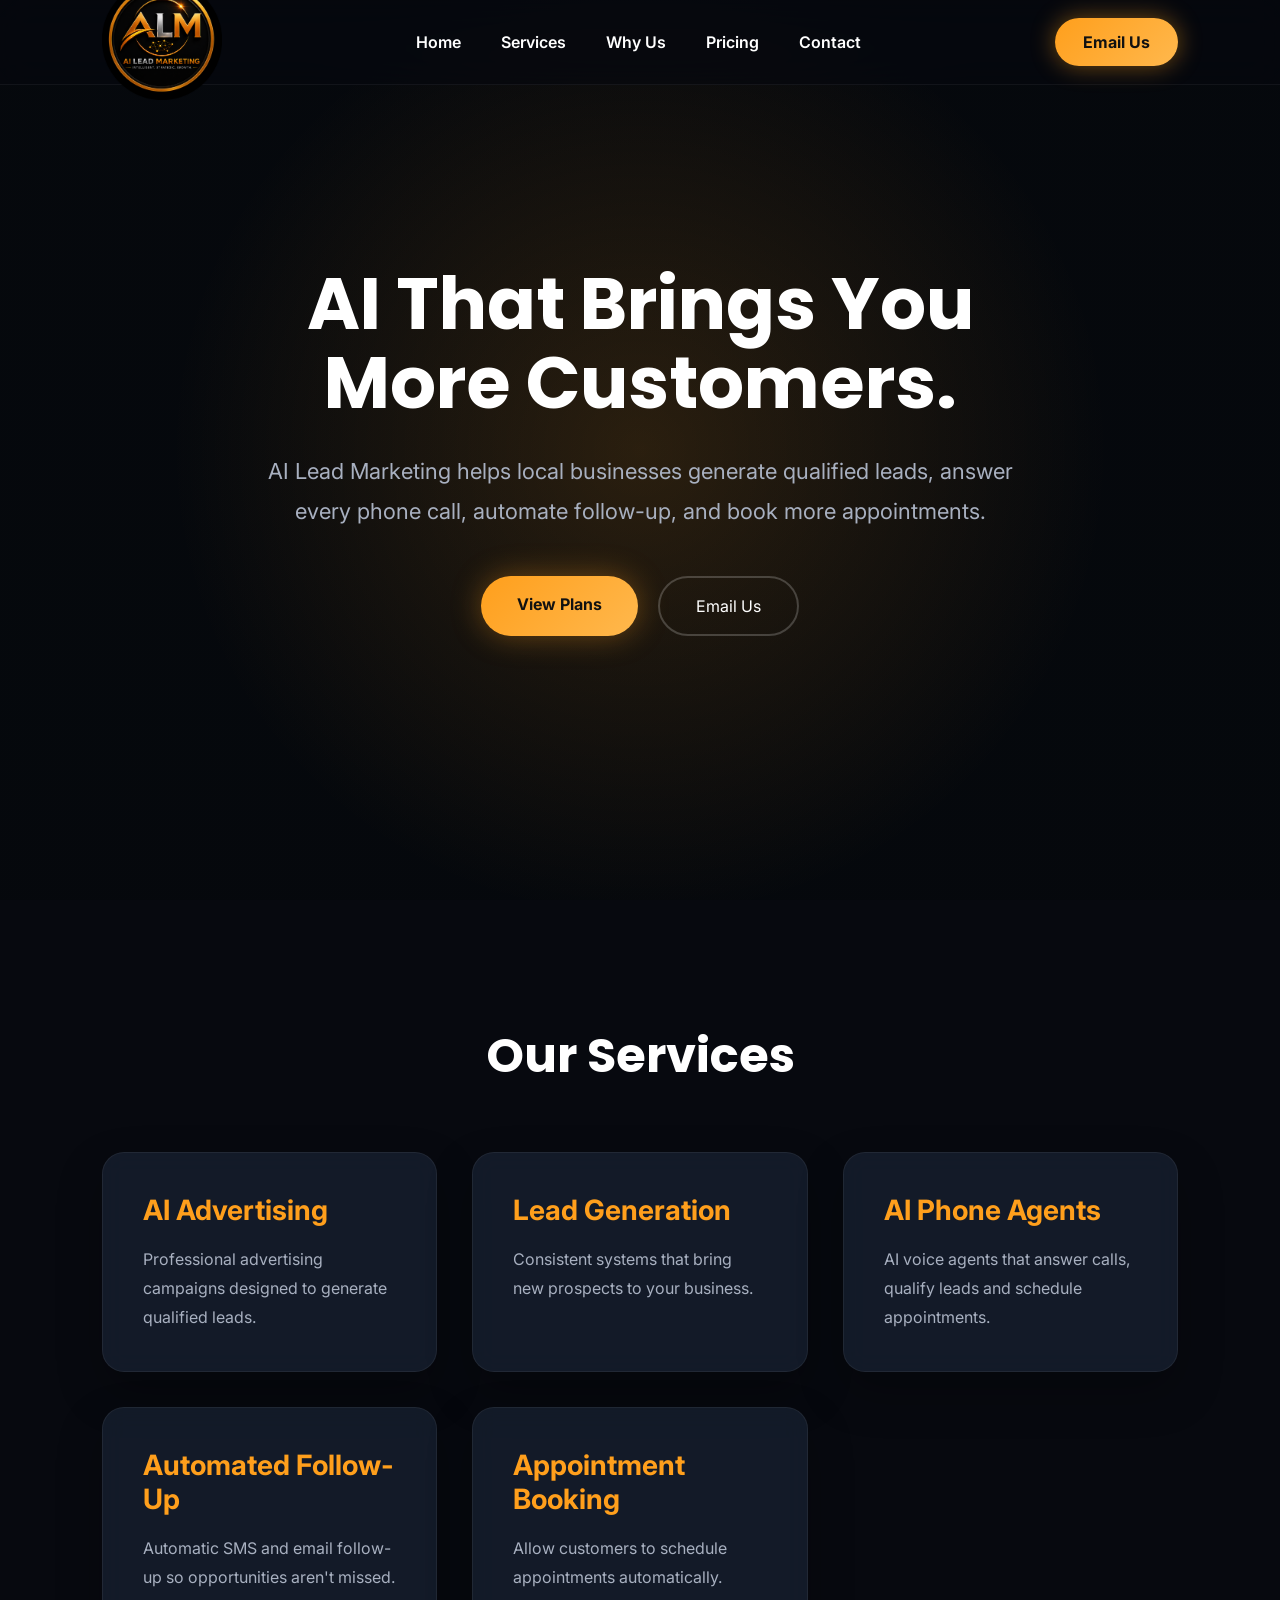
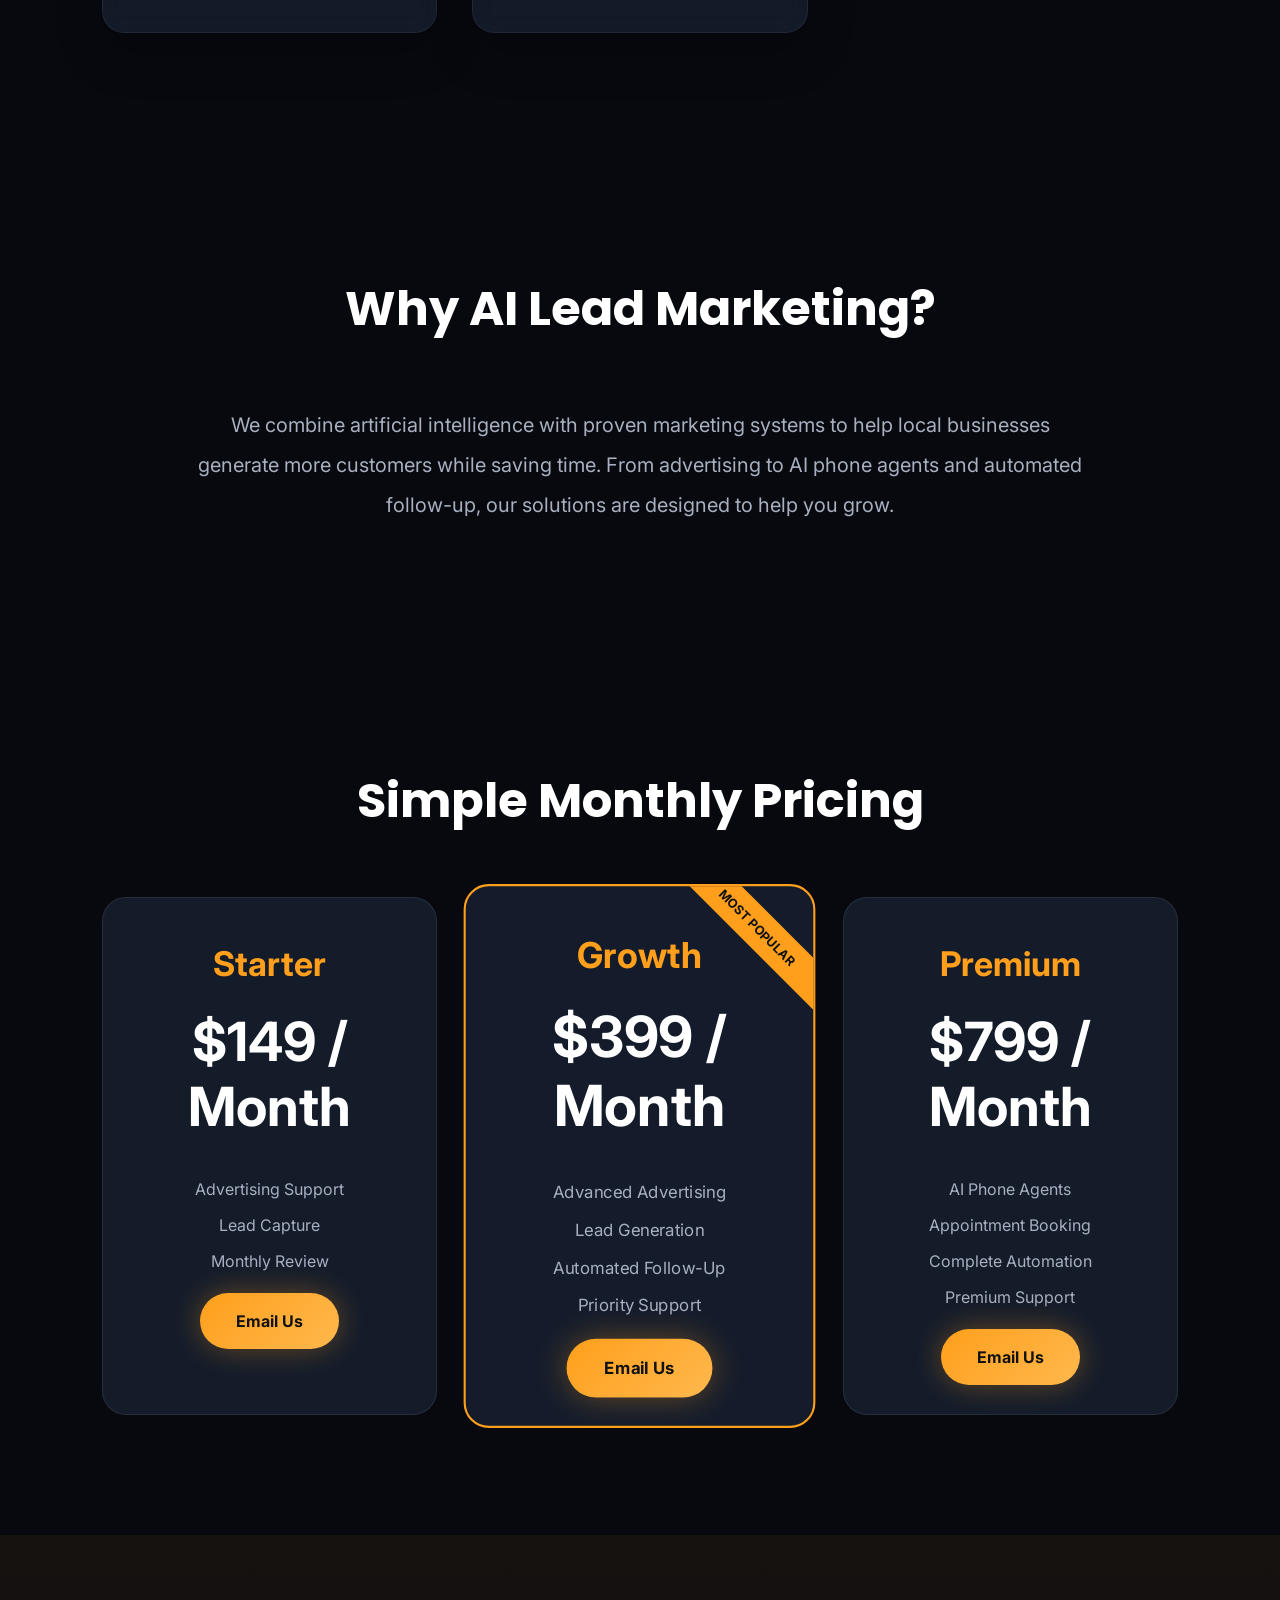
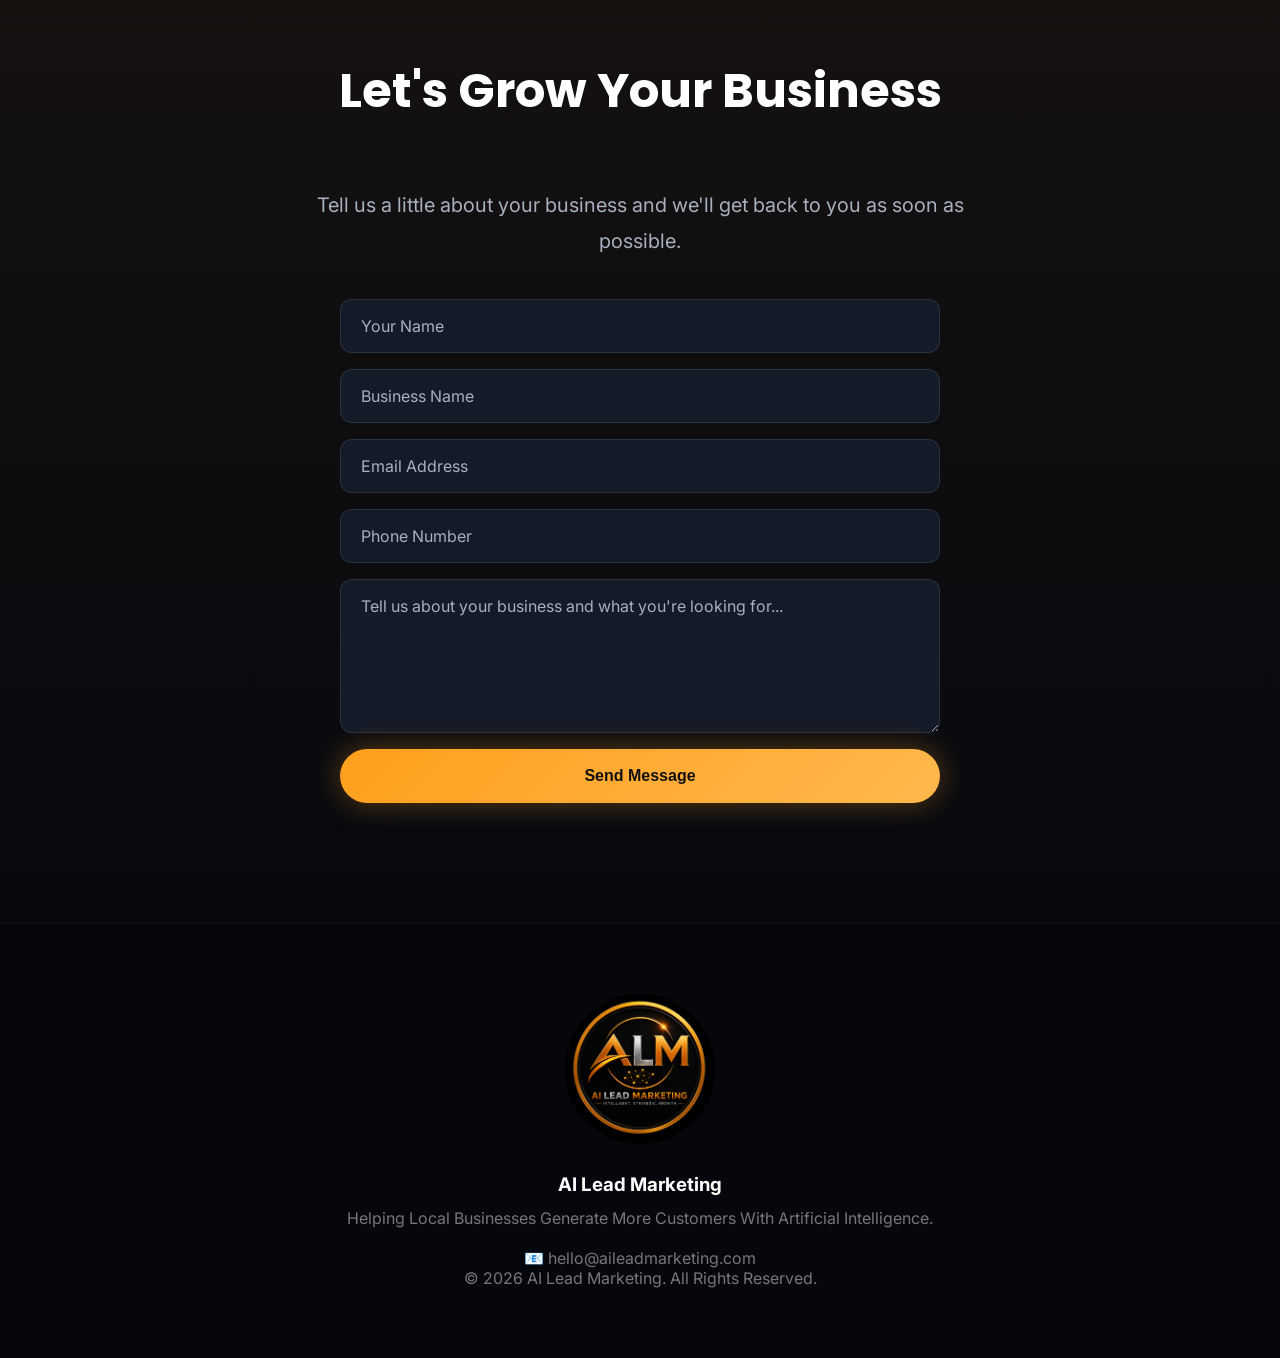
==== commit ffd85e63: "Update logo image source paths in index.html" ====
--- a/index.html
+++ b/index.html
@@ -12,7 +12,7 @@
 
 <nav class="navbar">
     <a href="#" class="logo">
-        <img src="images/logo.png" alt="AI Lead Marketing">
+        <img src="/logo.png" alt="AI Lead Marketing">
     </a>
     <ul class="nav-links">
         <li><a href="#home">Home</a></li>
@@ -125,7 +125,7 @@
 </section>
 
 <footer>
-    <img src="images/logo.png" alt="AI Lead Marketing Logo">
+    <img src="/logo.png" alt="AI Lead Marketing Logo">
     <h3>AI Lead Marketing</h3>
     <p>Helping Local Businesses Generate More Customers With Artificial Intelligence.</p>
     <br>
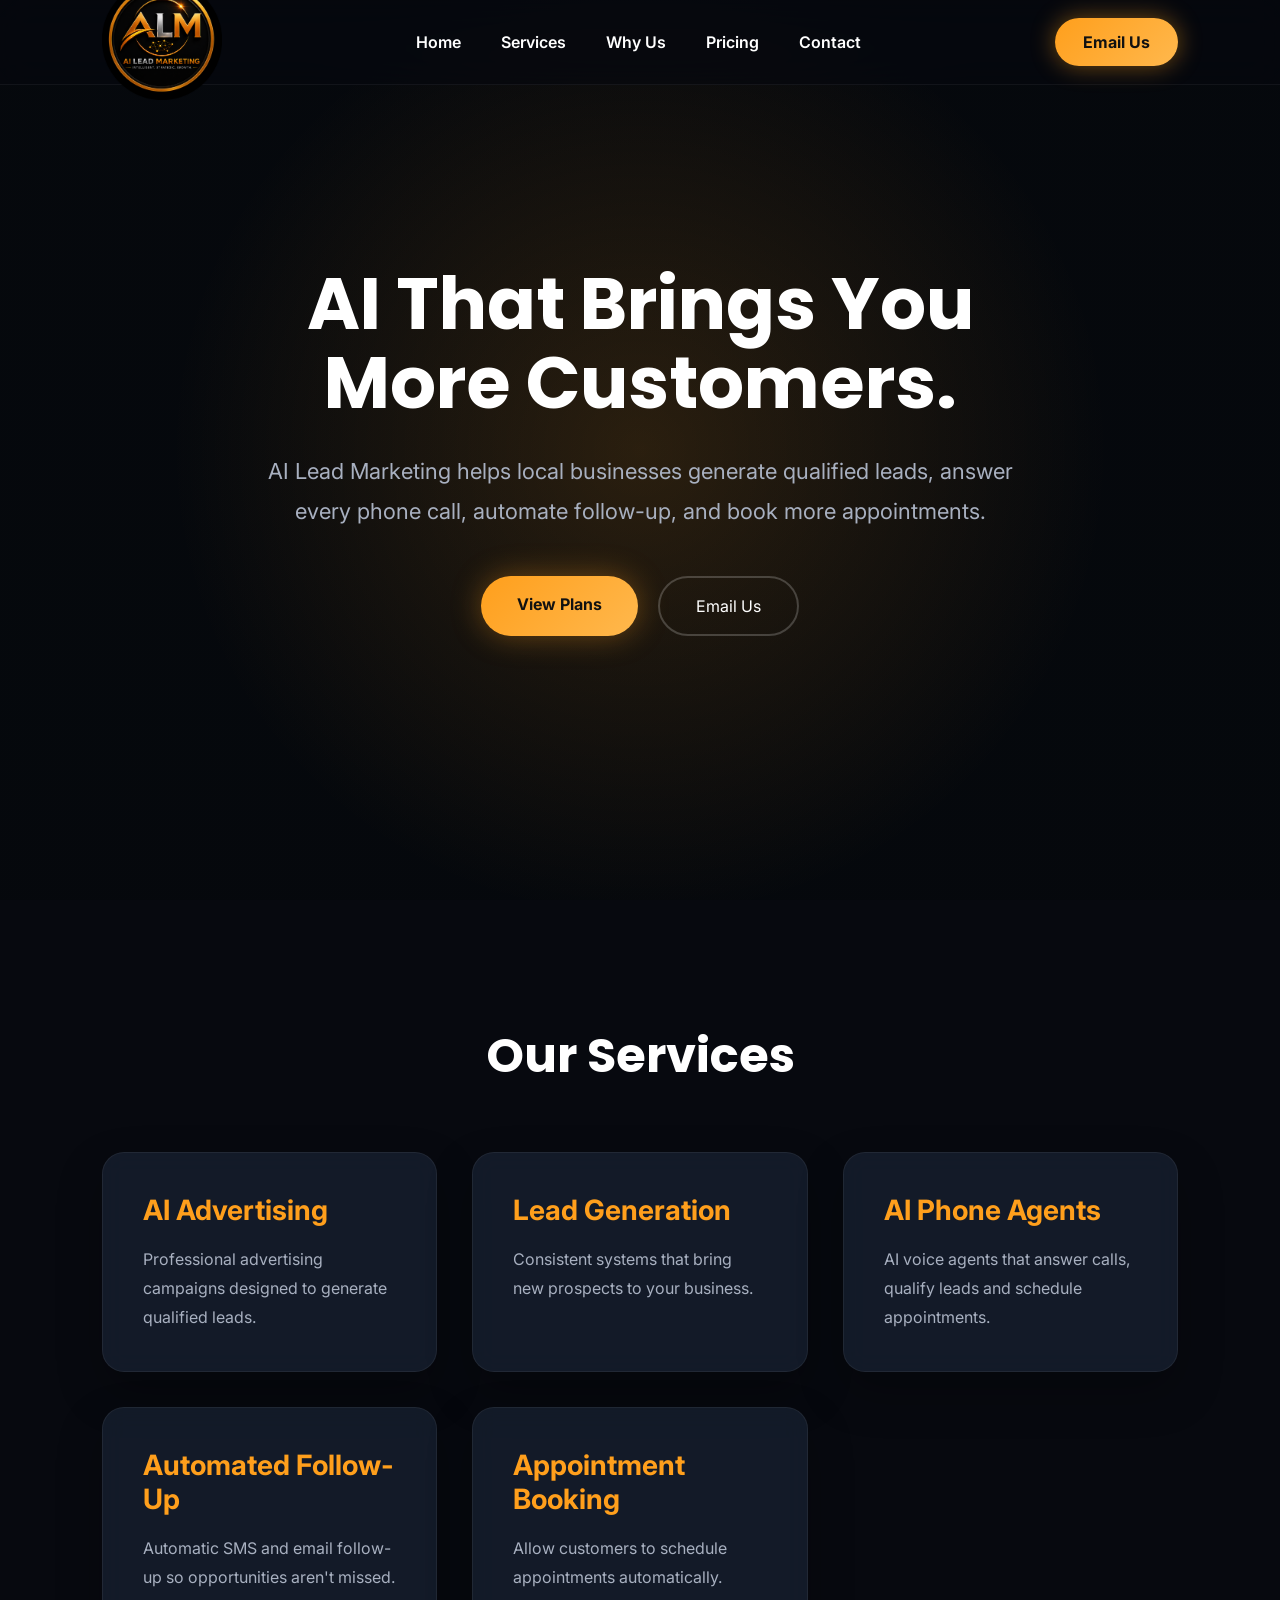
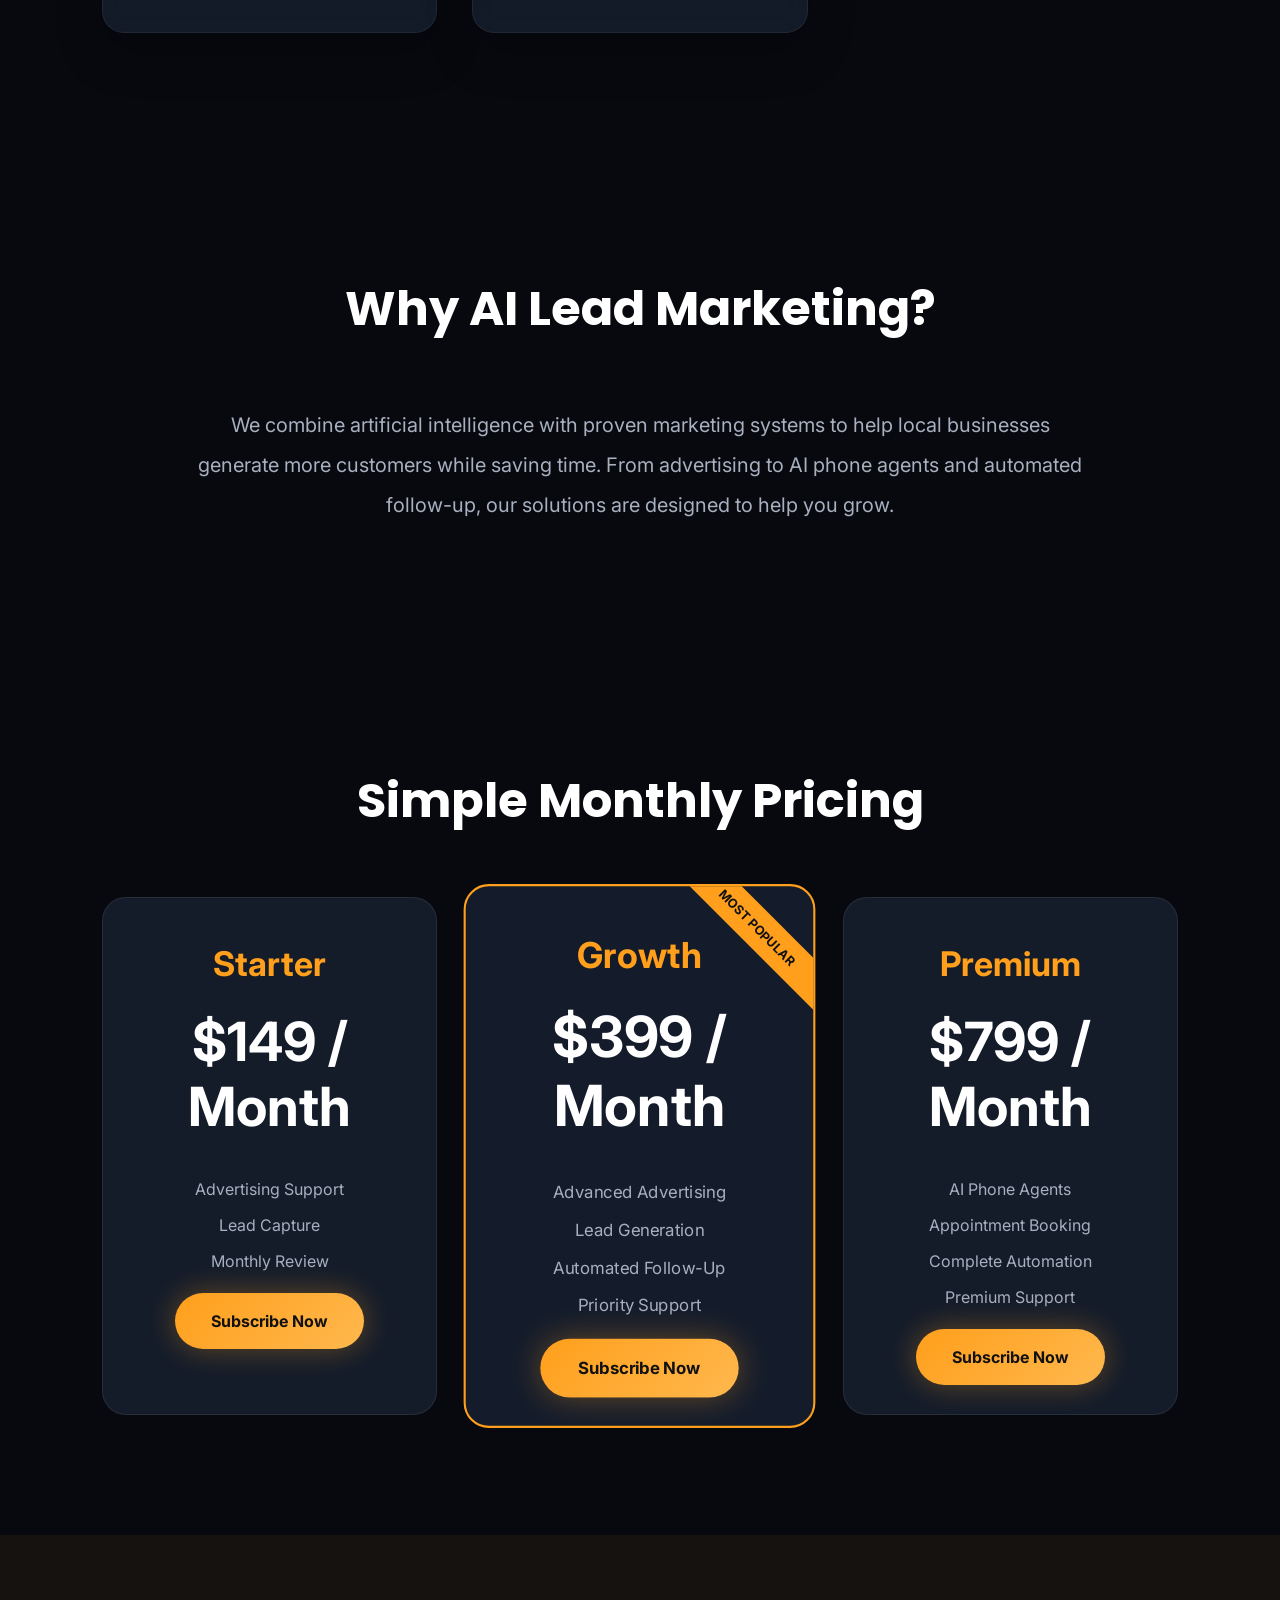
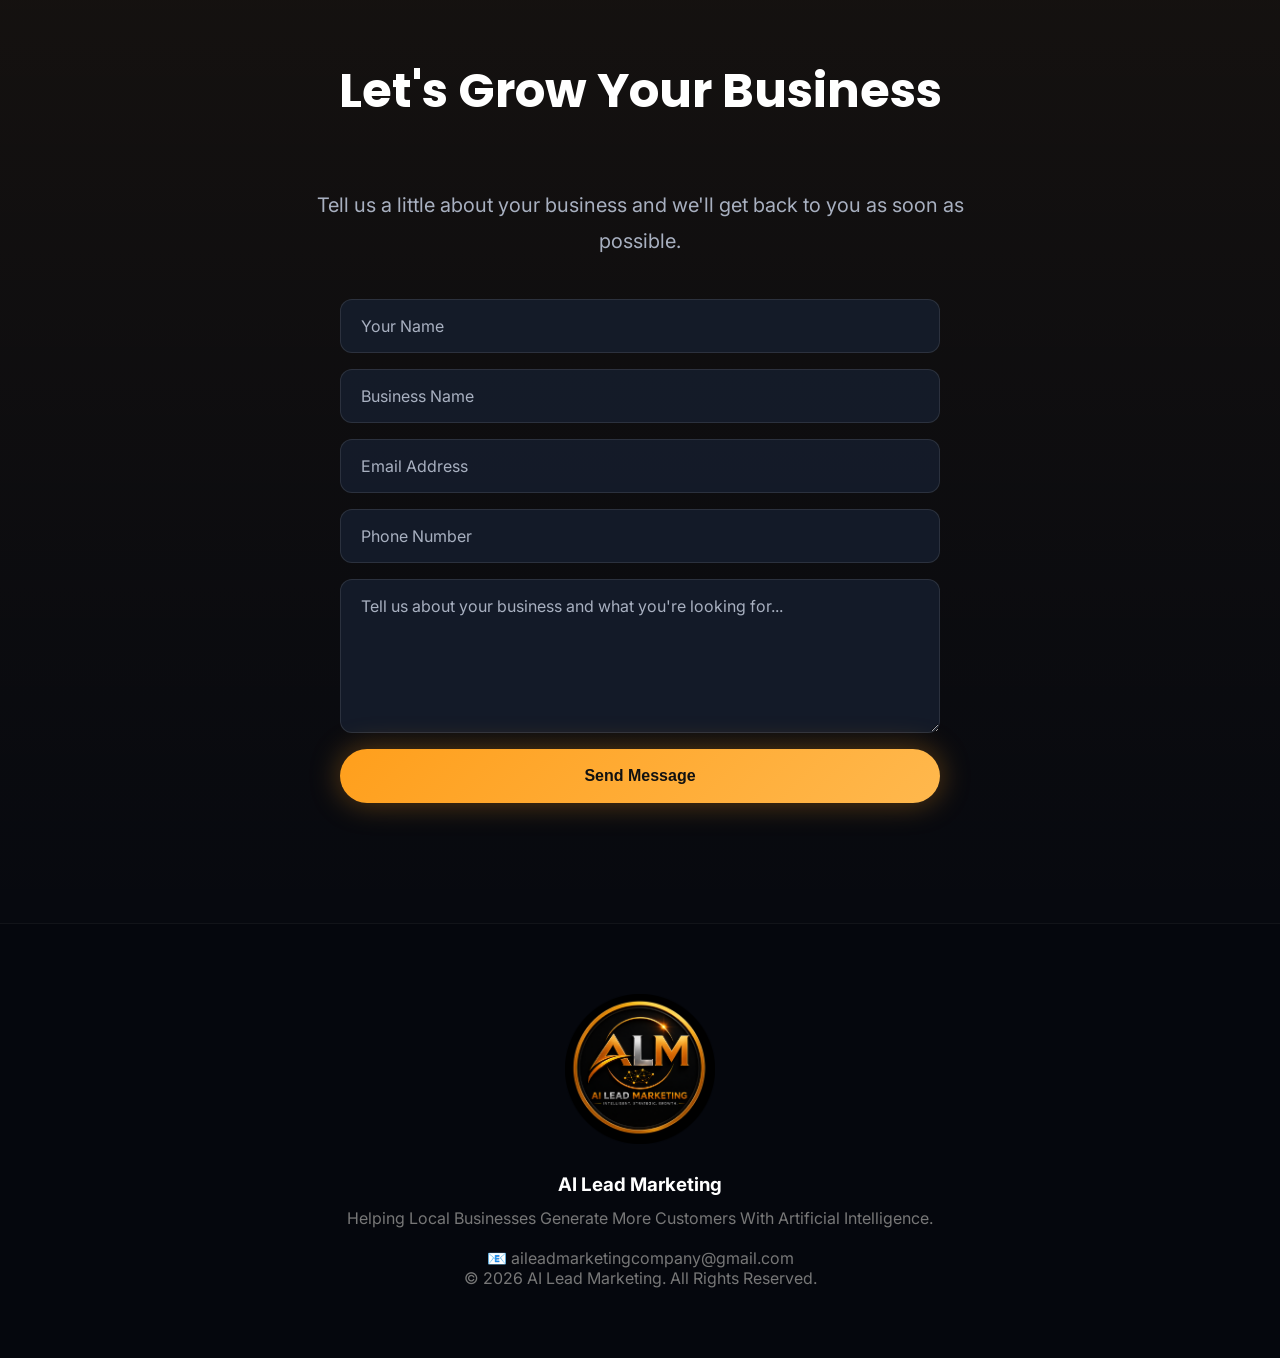
==== commit 5e52d41a: "Update index.html" ====
--- a/index.html
+++ b/index.html
@@ -21,7 +21,7 @@
         <li><a href="#pricing">Pricing</a></li>
         <li><a href="#contact">Contact</a></li>
     </ul>
-    <a href="mailto:hello@aileadmarketing.com" class="email-btn">Email Us</a>
+    <a href="mailto:aileadmarketingcompany@gmail.com" class="email-btn">Email Us</a>
 </nav>
 
 <header id="home">
@@ -35,7 +35,7 @@
         </p>
         <div class="hero-buttons">
             <a href="#pricing" class="primary-btn">View Plans</a>
-            <a href="mailto:hello@aileadmarketing.com" class="secondary-btn">Email Us</a>
+            <a href="mailto:aileadmarketingcompany@gmail.com" class="secondary-btn">Email Us</a>
         </div>
     </div>
 </header>
@@ -84,7 +84,7 @@
                 <li>Lead Capture</li>
                 <li>Monthly Review</li>
             </ul>
-            <a href="mailto:hello@aileadmarketing.com?subject=Starter Plan" class="primary-btn">Email Us</a>
+            <a href="https://buy.stripe.com/6oU14p6343Bk45d3Hh0Ba00" class="primary-btn">Subscribe Now</a>
         </div>
         <div class="pricing-card featured">
             <h3>Growth</h3>
@@ -95,7 +95,7 @@
                 <li>Automated Follow-Up</li>
                 <li>Priority Support</li>
             </ul>
-            <a href="mailto:hello@aileadmarketing.com?subject=Growth Plan" class="primary-btn">Email Us</a>
+            <a href="https://buy.stripe.com/eVq8wR6340p81X5cdN0Ba01" class="primary-btn">Subscribe Now</a>
         </div>
         <div class="pricing-card">
             <h3>Premium</h3>
@@ -106,7 +106,7 @@
                 <li>Complete Automation</li>
                 <li>Premium Support</li>
             </ul>
-            <a href="mailto:hello@aileadmarketing.com?subject=Premium Plan" class="primary-btn">Email Us</a>
+            <a href="https://buy.stripe.com/fZufZj778c7QfNVcdN0Ba02" class="primary-btn">Subscribe Now</a>
         </div>
     </div>
 </section>
@@ -129,10 +129,11 @@
     <h3>AI Lead Marketing</h3>
     <p>Helping Local Businesses Generate More Customers With Artificial Intelligence.</p>
     <br>
-    <p>📧 hello@aileadmarketing.com</p>
+    <p>📧 aileadmarketingcompany@gmail.com</p>
     <p>© 2026 AI Lead Marketing. All Rights Reserved.</p>
 </footer>
 
+<script async src="https://js.stripe.com/v3/buy-button.js"></script>
 <script src="script.js"></script>
 </body>
 </html>
